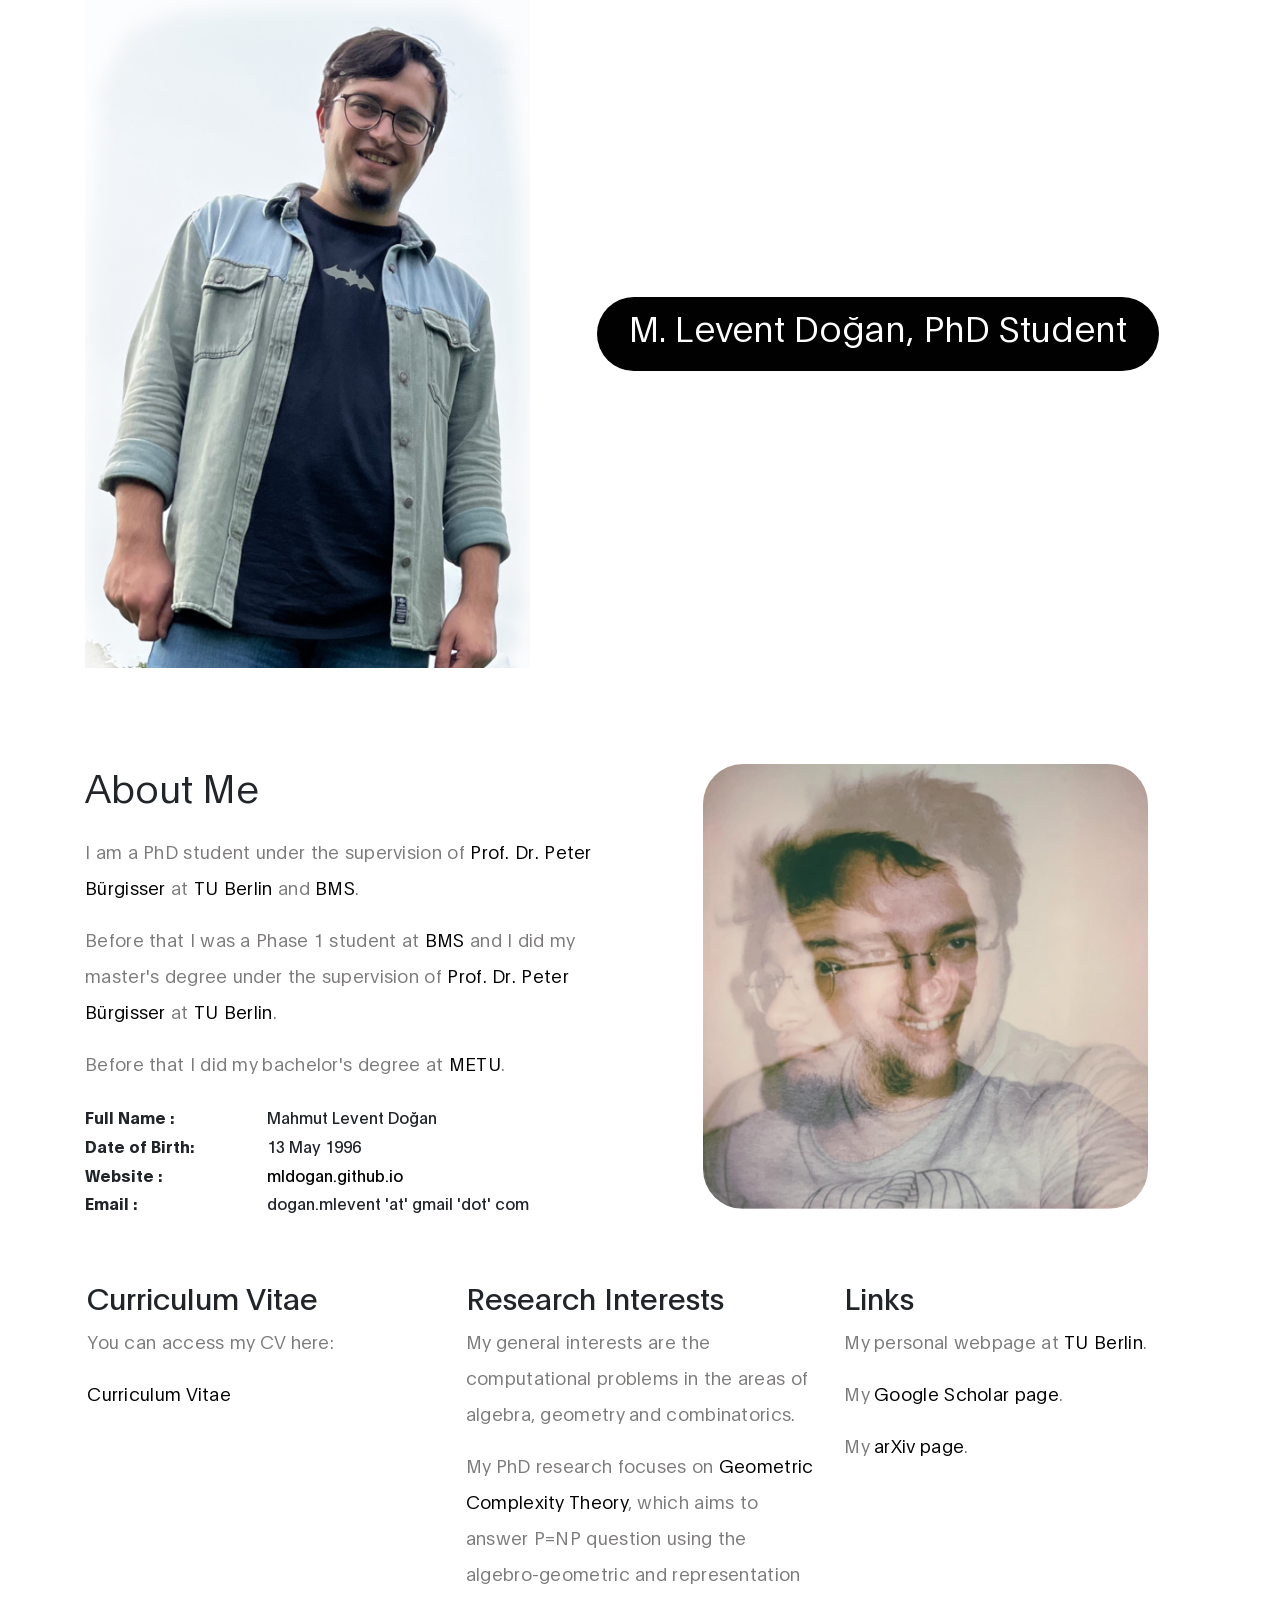
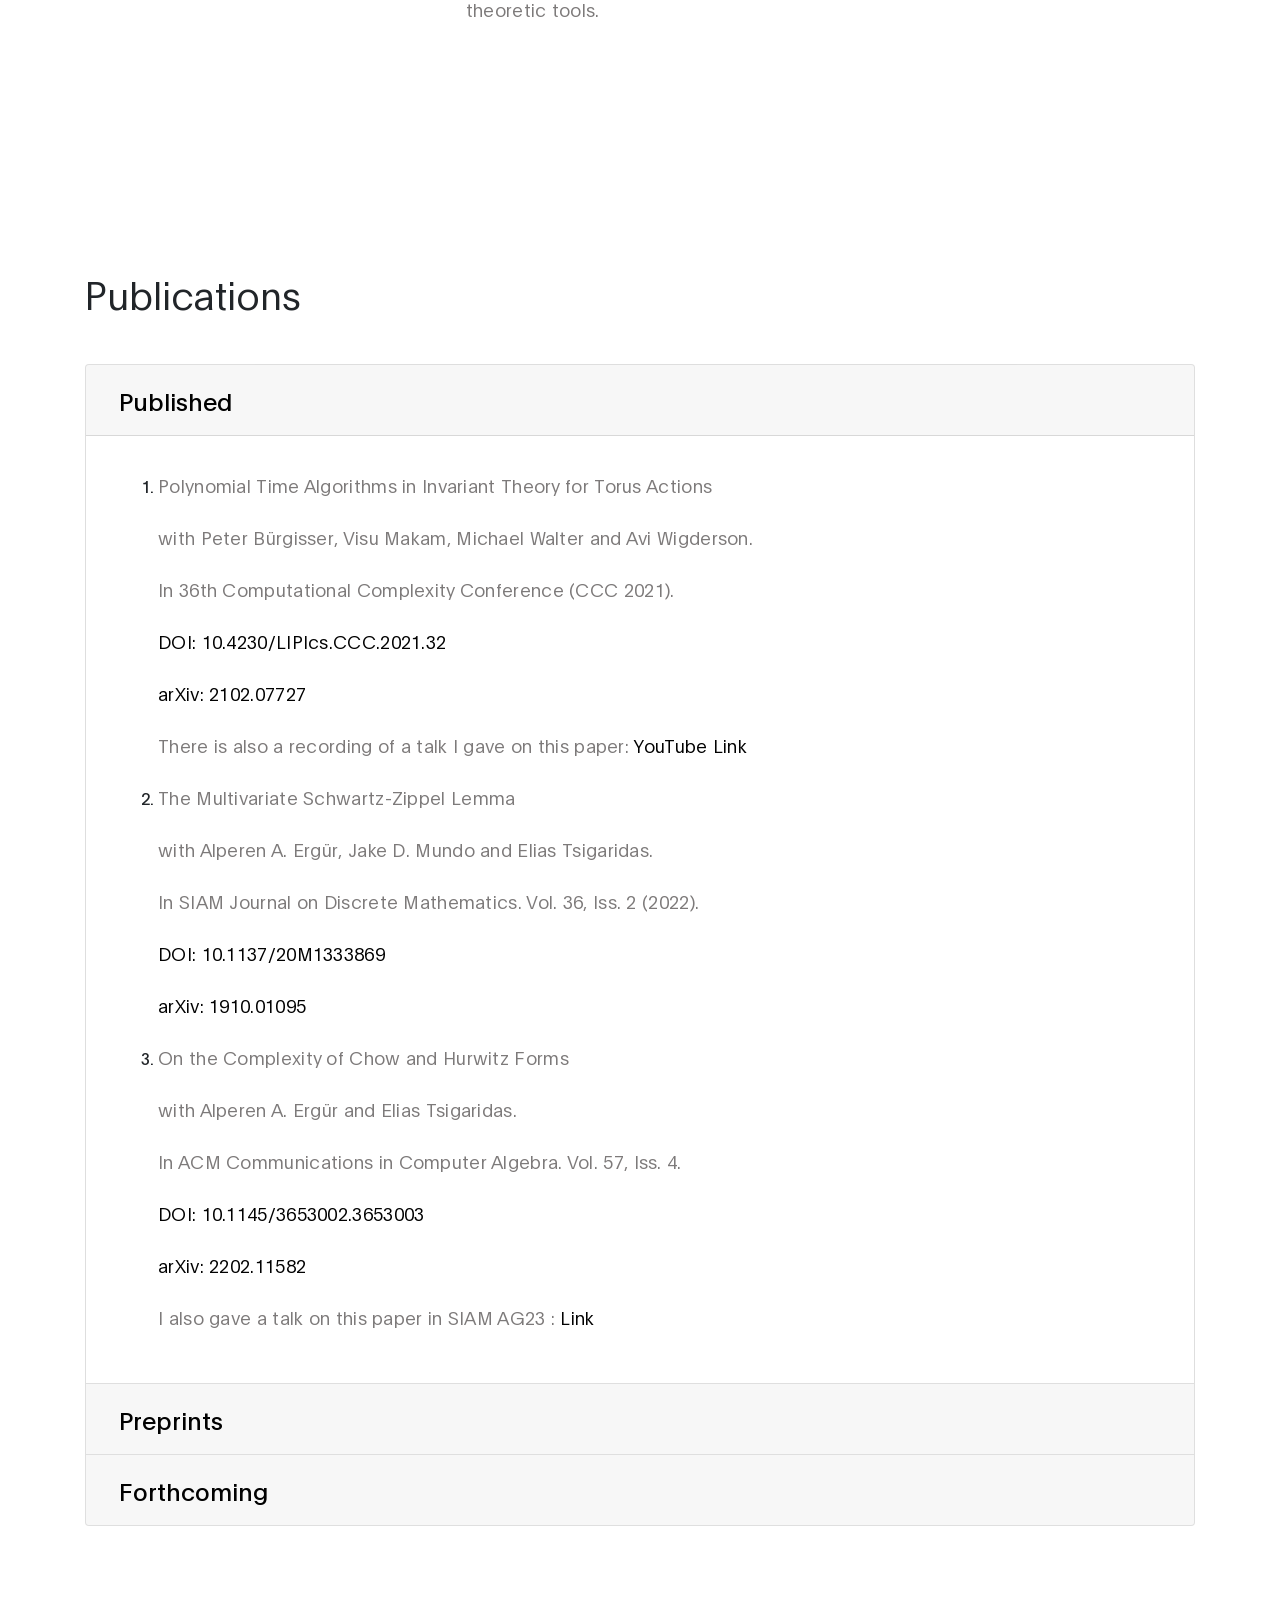
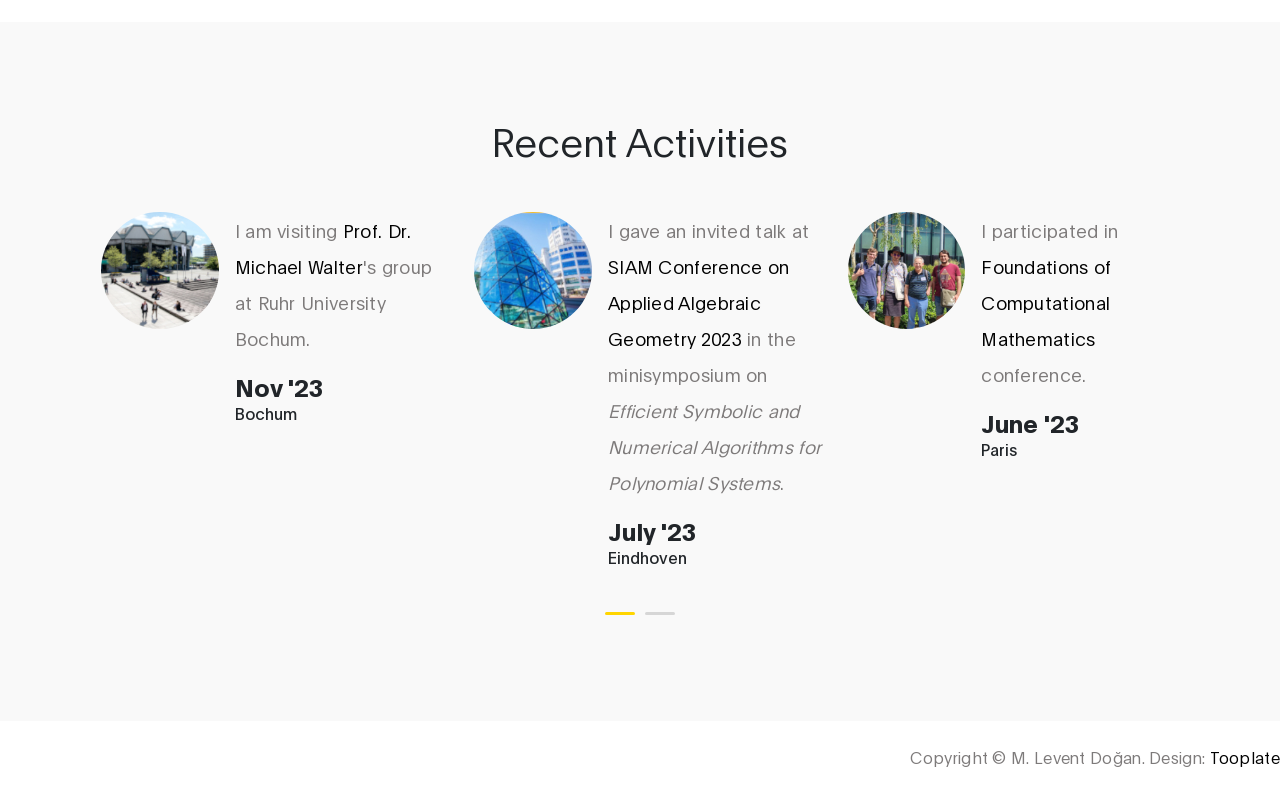
==== index.html @ 90870c7b "added arxiv link" ====
<!DOCTYPE html>
<html lang="en">
<head>

     <title>M. Levent Doğan's Personal Website</title>

     <meta charset="UTF-8">
     <meta http-equiv="X-UA-Compatible" content="IE=Edge">
     <meta name="description" content="">
     <meta name="keywords" content="">
     <meta name="author" content="Tooplate">
     <meta name="viewport" content="width=device-width, initial-scale=1, maximum-scale=1">

     <link rel="stylesheet" href="css/bootstrap.min.css">
     <link rel="stylesheet" href="css/all.min.css">
     <link rel="stylesheet" href="css/owl.carousel.min.css">
     <link rel="stylesheet" href="css/owl.theme.default.min.css">

     <!-- MAIN CSS -->
     <link rel="stylesheet" href="css/tooplate-ben-resume-style.css">
<!--
Tooplate 2120 Ben Resume
https://www.tooplate.com/view/2120-ben-resume
-->
</head>

<body data-spy="scroll" data-target="#navbarNav" data-offset="50">

    <!-- MENU BAR -->
    <nav class="navbar navbar-expand-lg">
        <div class="container">

            <a class="navbar-brand" href="#">
                M. Levent Doğan
            </a>

            <button class="navbar-toggler" type="button" data-toggle="collapse" data-target="#navbarNav" aria-controls="navbarNav" aria-expanded="false" aria-label="Toggle navigation">
                <span class="navbar-toggler-icon"></span>
            </button>

            <div class="collapse navbar-collapse" id="navbarNav">
                <ul class="navbar-nav mx-auto">
                    <li class="nav-item">
                        <a href="#intro" class="nav-link smoothScroll">Introduction</a>
                    </li>

                    <li class="nav-item">
                        <a href="#about" class="nav-link smoothScroll">About Me</a>
                    </li>

                    <li class="nav-item">
                        <a href="#publications" class="nav-link smoothScroll">Publications</a>
                    </li>

                    <li class="nav-item">
                        <a href="#activities" class="nav-link smoothScroll">Recent Activities</a>
                    </li>
                </ul>

                <div class="mt-lg-0 mt-3 mb-4 mb-lg-0">
                    <a href="pdf/CV.pdf" class="custom-btn btn" download>Download CV</a>
                </div>
            </div>

        </div>
    </nav>


    <!-- HERO -->
    <section class="hero d-flex flex-column justify-content-center align-items-center" id="intro">

         <div class="container">
            <div class="row">

                  <div class="mx-auto col-lg-5 col-md-5 col-10">
                      <img src="images/main.jpg" class="img-fluid" alt="Ben Resume HTML Template">
                  </div>

                   <div class="d-flex flex-column justify-content-center align-items-center col-lg-7 col-md-7 col-12">
                        <div class="hero-text">

                            <h1 class="hero-title">M. Levent Doğan, PhD Student</h1>
                          
                        </div>
                    </div>

            </div>
        </div>
    </section>


    <section class="about section-padding" id="about">
        <div class="container">
            <div class="row">

                <div class="col-lg-6 col-md-6 col-12">
                    <h3 class="mb-4">About Me</h3>

                    <p>I am a PhD student under the supervision of <a href="https://www.tu.berlin/act/team/prof-dr-peter-buergisser" title="peters website" target="_blank">Prof. Dr. Peter Bürgisser</a> at <a href="https://www.tu.berlin" title="tus website">TU Berlin</a> and <a href="https://www.math-berlin.de" title="bms link">BMS</a>.</p>

                    <p>Before that I was a Phase 1 student at <a href="https://www.math-berlin.de" title="bms link">BMS</a> and I did my master's degree under the supervision of <a href="https://www.tu.berlin/act/team/prof-dr-peter-buergisser" title="peters website" target="_blank">Prof. Dr. Peter Bürgisser</a> at <a href="https://www.tu.berlin" title="tus website">TU Berlin</a>.</p>

                    <p>Before that I did my bachelor's degree at <a href="https://www.metu.edu.tr" title="metus website">METU</a>.</p>

                    <ul class="mt-4 mb-5 mb-lg-0 profile-list list-unstyled">
                        <li><strong>Full Name :</strong> Mahmut Levent Doğan </li>

                        <li><strong>Date of Birth:</strong> 13 May 1996</li>

                        <li><strong>Website :</strong> <a href = "https://mldogan.github.io" title="personal website" >mldogan.github.io</a></li>

                        <li><strong>Email :</strong> dogan.mlevent 'at' gmail 'dot' com </li>
                    </ul>
                </div>

                <div class="col-lg-5 mx-auto col-md-6 col-12">
                    <img src="images/polaroid.png" class="about-image img-fluid">
                </div>

            </div>

            <br />            
            <div class="row about-third">
            	<div class="col-lg-4 col-md-4 col-12">
                <h5>Curriculum Vitae</h5>
                <p>You can access my CV here:</p> 
                <p><a href="pdf/CV.pdf">Curriculum Vitae</a></p>
                </div>
                <div class="col-lg-4 col-md-4 col-12">
                <h5>Research Interests</h5>
                <p> My general interests are the computational problems in the areas of algebra, geometry and combinatorics. </p>
                <p> My PhD research focuses on <a href="https://en.wikipedia.org/wiki/Geometric_complexity_theory" title="gct wiki">Geometric Complexity Theory</a>, which aims to answer P=NP question using the algebro-geometric and representation theoretic tools.</p>
                </div>
                <div class="col-lg-4 col-md-4 col-12">
                <h5>Links</h5>
                <p>My personal webpage at <a href="https://www.tu.berlin/act/team/mahmut-levent-dogan" title="tu website">TU Berlin</a>.</p>
                <p>My <a href="https://scholar.google.com/citations?user=6Qv_Iq0AAAAJ&hl=en&oi=ao" title="scholar website"> Google Scholar page</a>.</p>
                <p>My <a href="https://arxiv.org/search/cs?searchtype=author&query=Doğan,+M+L" title="arxiv website"> arXiv page</a>. </p>
                </div>
            </div>
        </div>
    </section>



    <section class="faq section-padding" id="publications">
        
        <div class="container">
            
            <div class="row">

                <div class="col-lg-12 col-12">

                    <h3 class="mb-5">Publications</h3>

                    <div class="accordion" id="accordionPubs">
                      <div class="card">
                        <div class="card-header" id="headingOne">
                          <h2 class="mb-0">
                            <button class="btn btn-link" type="button" data-toggle="collapse" data-target="#collapseOne" aria-expanded="true" aria-controls="collapseOne">
                              Published
                            </button>
                          </h2>
                        </div>

                        <div id="collapseOne" class="collapse show" aria-labelledby="headingOne" data-parent="#accordionPubs">
                          <div class="card-body">
                            <ol>
                                <li><p> Polynomial Time Algorithms in Invariant Theory for Torus Actions </p>
                                    <p> with Peter Bürgisser, Visu Makam, Michael Walter and Avi Wigderson.</p>
                                    <p> In 36th Computational Complexity Conference (CCC 2021).</p>
                                    <p> <a href="https://doi.org/10.4230/LIPIcs.CCC.2021.32" title = "torus doi">DOI: 10.4230/LIPIcs.CCC.2021.32</a>  </p>
                                    <p> <a href="https://arxiv.org/abs/2102.07727" title = "torus arxiv">arXiv: 2102.07727 </a> </p>
                                    <p> There is also a recording of a talk I gave on this paper: <a href="https://www.youtube.com/watch?v=ND-5YSQ77cw&list=PL21xYwc6iV0UqJQhZklsi8W4lhsRYoZuG&index=3&t=758s" title = "torus youtube">YouTube Link</a> </p>
                                </li>

                                <li><p>The Multivariate Schwartz-Zippel Lemma</p>
                                    <p>with Alperen A. Ergür, Jake D. Mundo and Elias Tsigaridas.</p>
                                    <p>In SIAM Journal on Discrete Mathematics. Vol. 36, Iss. 2 (2022).</p>
                                    <p> <a href="https://doi.org/10.1137/20M1333869" title = "schwartz-zippel doi">DOI: 10.1137/20M1333869</a> </p>
                                    <p> <a href="https://arxiv.org/abs/1910.01095" title = "schwartz-zippel arxiv">arXiv: 1910.01095</a> </p>
                                </li>

                                <li><p> On the Complexity of Chow and Hurwitz Forms </p>
                                    <p> with Alperen A. Ergür and Elias Tsigaridas.</p>
                                    <p> In ACM Communications in Computer Algebra. Vol. 57, Iss. 4.</p>
                                    <p> <a href="https://doi.org/10.1145/3653002.3653003" title = "chow doi"> DOI: 10.1145/3653002.3653003 </a> </p>
                                    <p> <a href="https://arxiv.org/abs/2202.11582" title = "chow arxiv">arXiv: 2202.11582</a> </p>
                                    <p> I also gave a talk on this paper in SIAM AG23 : <a href="https://videocollege.tue.nl/Mediasite/Channel/siam-2023-event/watch/2ef7c16d850c446087e428c9ce956eec1d" title = "chow recording">Link</a></p>
                                </li>
                            </ol>
                          </div>
                        </div>
                      </div>

                      <div class="card">
                        <div class="card-header" id="headingTwo">
                          <h2 class="mb-0">
                            <button class="btn btn-link collapsed" type="button" data-toggle="collapse" data-target="#collapseTwo" aria-expanded="false" aria-controls="collapseTwo">
                              Preprints
                            </button>
                          </h2>
                        </div>
                        <div id="collapseTwo" class="collapse" aria-labelledby="headingTwo" data-parent="#accordionPubs">
                          <div class="card-body">

                            <ol>
                                <li><p> Deterministic Approximation Algorithms for Volumes of Spectrahedra </p>
                                    <p> with Jonathan Leake and Mohan Ravichandran.</p>
                                    <p> <a href="https://arxiv.org/abs/2211.12541" title = "spectra arxiv">arXiv: 2211.12541 </a> </p>
                                </li>

                                <li><p>Complexity of Robust Orbit Problems for Torus Actions and the abc-Conjecture</p>
                                    <p>with Peter Bürgisser, Visu Makam, Michael Walter and Avi Wigderson.</p>
                                    <p> <a href="https://arxiv.org/abs/2405.15368" title = "abc arxiv">arXiv: 2405.15368</a> </p>
                                    <p> Accepted for publication: In 39th Computational Complexity Conference (CCC 2024).</p>
                                </li>

                            </ol>

                          </div>
                        </div>
                      </div>

                      <div class="card">
                        <div class="card-header" id="headingThree">
                          <h2 class="mb-0">
                            <button class="btn btn-link collapsed" type="button" data-toggle="collapse" data-target="#collapseThree" aria-expanded="false" aria-controls="collapseThree">
                              Forthcoming
                            </button>
                          </h2>
                        </div>
                        <div id="collapseThree" class="collapse" aria-labelledby="headingThree" data-parent="#accordionPubs">
                          <div class="card-body">
                            <ol>

                            </ol>
                          </div>
                        </div>
                      </div>

                    <!--
                    <span class="faq-info-text">Please send us a message if you have anything to say. Send an email message to <strong>contact (at) tooplate (dot) com</strong></span>
                    -->
                   
                    </div>
                    

             </div><!-- col -->
            </div><!-- row -->
        </div><!-- container -->
    </section>




    <!-- TESTIMONIAL -->
     <section class="testimonials section-padding" id="activities">
          <div class="container">
               <div class="row">

                    <div class="col-12">
                        <h3 class="mb-5 text-center">Recent Activities</h3>

                        <div class="owl-carousel owl-theme" id="testimonials-carousel">
                            <div class="item">
                                <div class="testimonials-thumb d-flex">
                                    <div class="testimonials-image">
                                        <img src="images/activities/bochum.jpg" class="img-fluid" alt="testimonials image">
                                    </div>

                                    <div class="testimonials-info">
                                        <p>I am visiting <a href="https://qi.rub.de/walter" title="michaels website"> Prof. Dr. Michael Walter</a>'s group at Ruhr University Bochum.</p>

                                        <h6 class="mb-0">Nov '23</h6>
                                        <span>Bochum</span>
                                    </div>
                                </div>
                            </div>

                            <div class="item">
                                <div class="testimonials-thumb d-flex">
                                    <div class="testimonials-image">
                                        <img src="images/activities/eindhoven.jpg" class="img-fluid" alt="testimonials image">
                                    </div>

                                    <div class="testimonials-info">
                                        <p> I gave an invited talk at <a href="https://www.siam.org/conferences/cm/conference/ag23" title="siamag23 link">SIAM Conference on Applied Algebraic Geometry 2023</a> in the minisymposium on <i>Efficient Symbolic and Numerical Algorithms for Polynomial Systems</i>. </p>

                                        <h6 class="mb-0">July '23</h6>
                                        <span>Eindhoven</span>
                                    </div>
                                </div>
                            </div>

                            <div class="item">
                                <div class="testimonials-thumb d-flex">
                                    <div class="testimonials-image">
                                        <img src="images/activities/focm.jpg" class="img-fluid" alt="testimonials image">
                                    </div>

                                    <div class="testimonials-info">
                                        <p>I participated in <a href="https://focm2023.pages.math.cnrs.fr" title="focm link">Foundations of Computational Mathematics</a> conference.</p>

                                        <h6 class="mb-0">June '23</h6>
                                        <span>Paris</span>
                                    </div>
                                </div>
                            </div>

                            <div class="item">
                                <div class="testimonials-thumb d-flex">
                                    <div class="testimonials-image">
                                        <img src="images/activities/ilas.jpg" class="img-fluid" alt="testimonials image">
                                    </div>

                                    <div class="testimonials-info">
                                        <p>I gave an invited talk at <a href="https://ilas2023.es" title="ilas link">25th Conference of the International Linear Algebra Society</a> in the minisymposium <i>Semidefinite matrices: geometry and optimization</i>. </p>

                                        <h6 class="mb-0">June '23</h6>
                                        <span>Madrid</span>
                                    </div>
                                </div>
                            </div>
                        </div>

                    </div>

               </div>
          </div>
     </section>

     <!--
     <section class="contact section-padding pt-0" id="contact">
      <div class="container">
        <div class="row">

          <div class="col-lg-6 col-md-6 col-12">
            <form action="#" method="get" class="contact-form webform"  role="form">
                
                <div class="form-group d-flex flex-column-reverse">
                    <input type="text" class="form-control" name="cf-name" id="cf-name" placeholder="Your Name">

                    <label for="cf-name" class="webform-label">Full Name</label>
                </div>

                <div class="form-group d-flex flex-column-reverse">
                    <input type="email" class="form-control" name="cf-email" id="cf-email" placeholder="Your Email">

                    <label for="cf-email" class="webform-label">Your Email</label>
                </div>

                <div class="form-group d-flex flex-column-reverse">
                    <textarea class="form-control" rows="5" name="cf-message" id="cf-message" placeholder="Your Message"></textarea>

                    <label for="cf-message" class="webform-label">Message</label>
                </div>

                <button type="submit" class="form-control" id="submit-button" name="submit">Send</button>
            </form>
          </div>

            <div class="mx-auto col-lg-4 col-md-6 col-12">
                <h3 class="my-4 pt-4 pt-lg-0">Say hello</h3>

                <p class="mb-1">010-020-0340</p>

                <p>
                    <a href="#">
                        hello@company.co
                    <i class="fas fa-arrow-right custom-icon"></i>
                    </a>
                </p>

                <ul class="social-links mt-2">
                    <li><a href="https://fb.com/tooplate" rel="noopener" class="fab fa-facebook"></a></li>
                    <li><a href="#" rel="noopener" class="fab fa-twitter"></a></li>
                    <li><a href="#" rel="noopener" class="fab fa-instagram"></a></li>
                    <li><a href="#" rel="noopener" class="fab fa-linkedin"></a></li>
                    <li><a href="#" rel="noopener" class="fab fa-youtube"></a></li>
                </ul>
                
              <p class="copyright-text mt-5 pt-3">Copyright &copy; M. Levent Doğan.</p>
                
                <p>Design: <a href="https://www.tooplate.com" title="free HTML templates" target="_blank">Tooplate</a></p>
            </div>

        </div>
      </div>
    </section>
    -->
    <div style="text-align: right;">
        <p class="copyright-text mt-1 pt-3">Copyright &copy; M. Levent Doğan. Design: <a href="https://www.tooplate.com" title="free HTML templates" target="_blank">Tooplate</a></p>
    </div>
     <!-- SCRIPTS -->
     <script src="js/jquery.min.js"></script>
     <script src="js/bootstrap.min.js"></script>
     <script src="js/smoothscroll.js"></script>
     <script src="js/owl.carousel.min.js"></script>
     <script src="js/custom.js"></script>

</body>
</html>
---- css/tooplate-ben-resume-style.css ----
/*

Tooplate 2120 Ben Resume

https://www.tooplate.com/view/2120-ben-resume

*/

  @font-face {
      font-family: 'Plain';
      src: url('../localfonts/Plain-Regular.woff2') format('woff2'),
          url('../localfonts/Plain-Regular.woff') format('woff');
      font-weight: normal;
      font-style: normal;
  }

  @font-face {
      font-family: 'Plain';
      src: url('../localfonts/Plain-Light.woff2') format('woff2'),
          url('../localfonts/Plain-Light.woff') format('woff');
      font-weight: 300;
      font-style: normal;
  }

  @font-face {
      font-family: 'Plain';
      src: url('../localfonts/Plain-Bold.woff2') format('woff2'),
          url('../localfonts/Plain-Bold.woff') format('woff');
      font-weight: bold;
      font-style: normal;
  }

  :root {
    --primary-color:        #ffd500;
    --white-color:          #ffffff;
    --dark-color:           #010101;
    --menu-bg-color:        #212529;

    --gray-color:           #909090;
    --p-color:              #7d7a7a;

    --base-font-family:     "Plain", -apple-system,BlinkMacSystemFont,"Segoe UI",Roboto,"Helvetica Neue",Arial,"Noto Sans",sans-serif,"Apple Color Emoji","Segoe UI Emoji","Segoe UI Symbol","Noto Color Emoji";
    --font-weight-bold:     600;
    --font-weight-normal:   400;
    --font-weight-light:    300;

    --h1-font-size:         56px;
    --h2-font-size:         48px;
    --h3-font-size:         38px;
    --h4-font-size:         34px;
    --h5-font-size:         30px;
    --h6-font-size:         24px;
    --p-font-size:          18px;
    --base-font-size:       16px;
    --button-font-size:     20px;

    --border-radius-large:  100%;
    --border-radius-medium: 80px;
    --border-radius-small:  40px;
  }


  body {
    font-family: var(--base-font-family);
  }


  /*---------------------------------------
     TYPOGRAPHY              
  -----------------------------------------*/

  h1 {
    font-size: var(--h1-font-size);
  }

  h1,
  h3 {
    font-weight: var(--font-weight-light);
  }

  h2 {
    font-size: var(--h2-font-size);
  }

  h3 {
    font-size: var(--h3-font-size);
  }

  h4 {
    font-size: var(--h4-font-size);
  }

  h5 {
    font-size: var(--h5-font-size);
  }

  h6 {
    font-weight: var(--font-weight-bold);
    font-size: var(--h6-font-size);
  }

  p {
    color: var(--p-color);
    font-size: var(--p-font-size);
    font-weight: var(--font-weight-light);
    letter-spacing: 0.3px;
    line-height: 2em;
  }

  .section-padding {
    padding: 6rem 0;
  }

  .custom-icon {
    font-size: 12px;
    position: relative;
    bottom: 3px;
    left: 5px;
    transform: rotate(-25deg);
  }


  /* CUSTOM BUTTON */
  .custom-btn {
    background: var(--dark-color);
    border: none;
    border-radius: var(--border-radius-medium);
    color: var(--white-color);
    letter-spacing: 0.2px;
    padding: 6px 36px 10px 36px;
    font-size: var(--button-font-size);
    white-space: nowrap;
  }

  .custom-btn:hover,
  .custom-btn:focus {
    color: var(--dark-color);
    background: var(--primary-color);
  }


  /*---------------------------------------
     GENERAL               
  -----------------------------------------*/

  * {
    -webkit-box-sizing: border-box;
    -moz-box-sizing: border-box;
    box-sizing: border-box;
  }

  *::before,
  *::after {
    -webkit-box-sizing: border-box;
    -moz-box-sizing: border-box;
    box-sizing: border-box;
  }

  a {
    color: var(--dark-color);
    text-decoration: none;
    transition: all 0.4s linear;
  }

  a:hover  {
    color: var(--dark-color);
    text-decoration: none;
  }


  /*---------------------------------------
     MENU                
  -----------------------------------------*/

  .navbar {
    background: transparent;
    padding: 0.3rem 1rem;
    transition: all 300ms ease-in-out;
    position: absolute;
    z-index: 99;
    top: 0;
    right: 0;
    left: 0;
    opacity: 0;
  }

  .navbar.scroll {
    background: var(--menu-bg-color);
    padding: 0.5rem 1rem;
    position: fixed;
    opacity: 1;
  }

  .navbar-brand {
    color: var(--white-color);
    font-weight: var(--font-weight-light);
    font-size: var(--h4-font-size);
  }

  .navbar .custom-btn {
    background: var(--primary-color);
    color: var(--dark-color);
  }

  .contact-form #submit-button:hover,
  .navbar .custom-btn:hover {
    background: var(--dark-color);
    color: var(--white-color);
  }

  .navbar-expand-lg .navbar-nav .nav-link {
    margin: 0 1.5rem;
    padding: 0;
  }

  .nav-item .nav-link.active, 
  .nav-item .nav-link:hover {
    color: var(--gray-color);
  }

  .nav-item .nav-link.active, 
  .nav-item .nav-link:hover {
    border-bottom-color: var(--primary-color);
  }

  .nav-link {
    color: var(--gray-color);
    font-weight: var(--font-weight-light);
    font-size: var(--base-font-size);
    border-bottom: 1px solid transparent;
  }

  .navbar-toggler {
    border: 0;
    padding: 0;
    cursor: pointer;
    margin: 0 10px 0 0;
    width: 30px;
    height: 35px;
    outline: none;
  }

  .navbar-toggler:focus {
    outline: none;
  }

  .navbar-toggler[aria-expanded="true"] .navbar-toggler-icon {
    background: transparent;
  }

  .navbar-toggler[aria-expanded="true"] .navbar-toggler-icon::before,
  .navbar-toggler[aria-expanded="true"] .navbar-toggler-icon::after {
    transition: top 300ms 50ms ease, -webkit-transform 300ms 350ms ease;
    transition: top 300ms 50ms ease, transform 300ms 350ms ease;
    transition: top 300ms 50ms ease, transform 300ms 350ms ease, -webkit-transform 300ms 350ms ease;
    top: 0;
  }

  .navbar-toggler[aria-expanded="true"] .navbar-toggler-icon::before {
    transform: rotate(45deg);
  }

  .navbar-toggler[aria-expanded="true"] .navbar-toggler-icon::after {
    transform: rotate(-45deg);
  }


  .navbar-toggler .navbar-toggler-icon {
    background: var(--white-color);
    transition: background 10ms 300ms ease;
    display: block;
    width: 30px;
    height: 2px;
    position: relative;
  }

  .navbar-toggler .navbar-toggler-icon::before,
  .navbar-toggler .navbar-toggler-icon::after {
    transition: top 300ms 350ms ease, -webkit-transform 300ms 50ms ease;
    transition: top 300ms 350ms ease, transform 300ms 50ms ease;
    transition: top 300ms 350ms ease, transform 300ms 50ms ease, -webkit-transform 300ms 50ms ease;
    position: absolute;
    right: 0;
    left: 0;
    background: var(--white-color);
    width: 30px;
    height: 2px;
    content: '';
  }

  .navbar-toggler .navbar-toggler-icon::before {
    top: -8px;
  }

  .navbar-toggler .navbar-toggler-icon::after {
    top: 8px;
  }



  /*---------------------------------------
     HERO                
  -----------------------------------------*/

  .hero-title,
  .email-link {
    background: var(--dark-color);
    border-radius: var(--border-radius-medium);
    color: var(--white-color);
    display: inline-block;
    margin: 0.5rem 0;
    padding: 0.5rem 2rem 1.5rem 2rem;
	font-size: 2.2em;
  }

  .email-link {
    background: var(--primary-color);
    color: var(--dark-color);
    font-size: var(--h4-font-size);
    padding: 0.5rem 2rem 1rem 2rem;
  }

  .email-link:hover {
    background: var(--dark-color);
    color: var(--white-color);
  }


  /*---------------------------------------
     ABOUT                
  -----------------------------------------*/
  
  .about-third {
	  margin: 2.2em -0.8em;
  }

  .about-image {
    border-radius: var(--border-radius-small);
  }

  .profile-list li {
    margin: 0.3rem 0;
  }

  .profile-list strong {
    display: inline-block;
    width: 30%;
    margin-right: 1rem;
  }


  /*---------------------------------------
     FAQ                 
  -----------------------------------------*/

  .faq .card-header {
    padding: 0;
  }

  .faq .btn-link {
    color: var(--dark-color);
    font-size: var(--h6-font-size);
    text-align: left;
    display: block;
    width: 100%;
    padding: 1rem 2rem;
  }

  .faq .btn-link:focus, 
  .faq .btn-link:hover {
    color: var(--dark-color);
    text-decoration: none;
  }

  .faq .card-body {
    padding: 2rem;
  }

  .faq-info-text {
    font-size: var(--base-font-size);
    display: block;
    margin: 1.5rem 2rem 0 2rem;
  }


  /*---------------------------------------
     TESTIMONIALS               
  -----------------------------------------*/

  .testimonials {
    background: #f9f9f9;
  }

  .testimonials-image {
    margin: 0 1rem 1rem 1rem;
  }

  .testimonials-image img {
    border-radius: var(--border-radius-medium);
  }

  .testimonials-info {
    width: 100%;
  }

  .testimonials .owl-theme .owl-nav.disabled+.owl-dots {
    margin-top: 2rem;
  }

  .testimonials .owl-theme .owl-dots .owl-dot {
    outline: none;
  }

  .testimonials .owl-theme .owl-dots .owl-dot span {
    width: 30px;
    height: 3px;
    margin: 5px;
  }

  .testimonials .owl-theme .owl-dots .owl-dot.active span, 
  .testimonials .owl-theme .owl-dots .owl-dot:hover span {
    background: var(--primary-color);
  }


  /*---------------------------------------
     CONTACT               
  -----------------------------------------*/
  
  .contact-form .form-control {
    background: transparent;
    border: none;
    border-bottom: 1px solid rgba(142, 140, 140, 0.35);
    box-shadow: none;
    border-radius: 0;
    -webkit-appearance: none;
    outline: none;
    color: var(--dark-color);
    font-weight: var(--font-weight-light);
    padding-left: 0;
    cursor: text;
  }

  .contact-form input {
    height: calc(2.25rem + 10px);
  }

  .contact-form .form-group {
    margin: 0 0 1rem;
    position: relative;
  }

  .contact-form .form-control,
  .webform-label {
    transition: all 0.4s;
    touch-action: manipulation;
  }

  .webform-label {
    cursor: text;
    font-size: 12px;
    font-weight: var(--font-weight-light);
    margin-bottom: 5px;
  }

  .contact-form .form-control:placeholder-shown + .webform-label {
    cursor: text;
    max-width: 66.66%;
    white-space: nowrap;
    overflow: hidden;
    text-overflow: ellipsis;
    transform-origin: left bottom;
    transform: translate(0, 2.125rem) scale(1.5);
  }

  .contact-form ::-webkit-input-placeholder {
    opacity: 0;
    transition: inherit;
    color: var(--dark-color);
  }

  .contact-form ::-moz-placeholder {
    opacity: 0;
    transition: inherit;
    color: var(--dark-color);
  }

  .contact-form .form-control:focus::-webkit-input-placeholder {
    opacity: 1;
  }

  .contact-form .form-control:focus::-moz-placeholder {
    opacity: 1;
  }

  .contact-form .form-control:not(:placeholder-shown) + .webform-label,
  .contact-form .form-control:focus + .webform-label {
    transform: translate(0, 0) scale(1);
    cursor: pointer;
    color: var(--gray-color);
  }

  .contact-form #submit-button {
    background: var(--primary-color);
    border: none;
    border-radius: var(--border-radius-medium);
    color: var(--dark-color);
    cursor: pointer;
    font-size: var(--p-font-size);
    line-height: 0;
    margin-top: 2.5rem;
    padding: 1.5rem 1.8rem 1.8rem 1.8rem;
    white-space: nowrap;
    max-width: 190px;
  }

  .copyright-text {
    font-size: var(--base-font-size);
  }


  /*---------------------------------------
     SOCIAL LINKS              
  -----------------------------------------*/

  .social-links {
    margin: 40px 0;
    padding: 0;
  }

  .social-links li {
    display: inline-block;
    list-style: none;
  }

  .social-links a {
    display: inline-block;
    color: var(--p-color);
    font-size: var(--h6-font-size);
    margin: 5px 20px 5px 0;
  }

  .social-links a:hover {
    color: var(--dark-color);
  }


  /*---------------------------------------
     RESPONSIVE STYLES              
  -----------------------------------------*/

  @media screen and (max-width: 1200px) {
    h1 {
        font-size: 42px;
    }

    h2 {
        font-size: 36px;
    }

    h3 {
        font-size: 32px;
    }

    h4 {
        font-size: 28px;
    }

    .email-link {
      font-size: 28px;
    }
  }

  @media screen and (max-width: 992px) {

    .hero-title {
      font-size: 1.8em;
      padding-bottom: 1rem;
    }

    .email-link {
      font-size: 22px;
      padding: 0.5rem 2rem 0.7rem 2rem;
    }
  }

  @media screen and (max-width: 991px) {
    .navbar-nav {
      margin: 1rem 0;
    }

    .navbar-expand-lg .navbar-nav .nav-link {
      display: inline-block;
      margin: 5px 0.5rem;
    }
  }

  @media screen and (max-width: 768px) {

    .hero-text {
      position: relative;
      top: 1.5rem;
    }
  }

  @media screen and (max-width: 480px) {

    .hero-title {
      font-size: 26px;
    }

    .email-link {
      font-size: 20px;
      padding: 0.3rem 2rem 0.6rem 2rem;
    }
  }
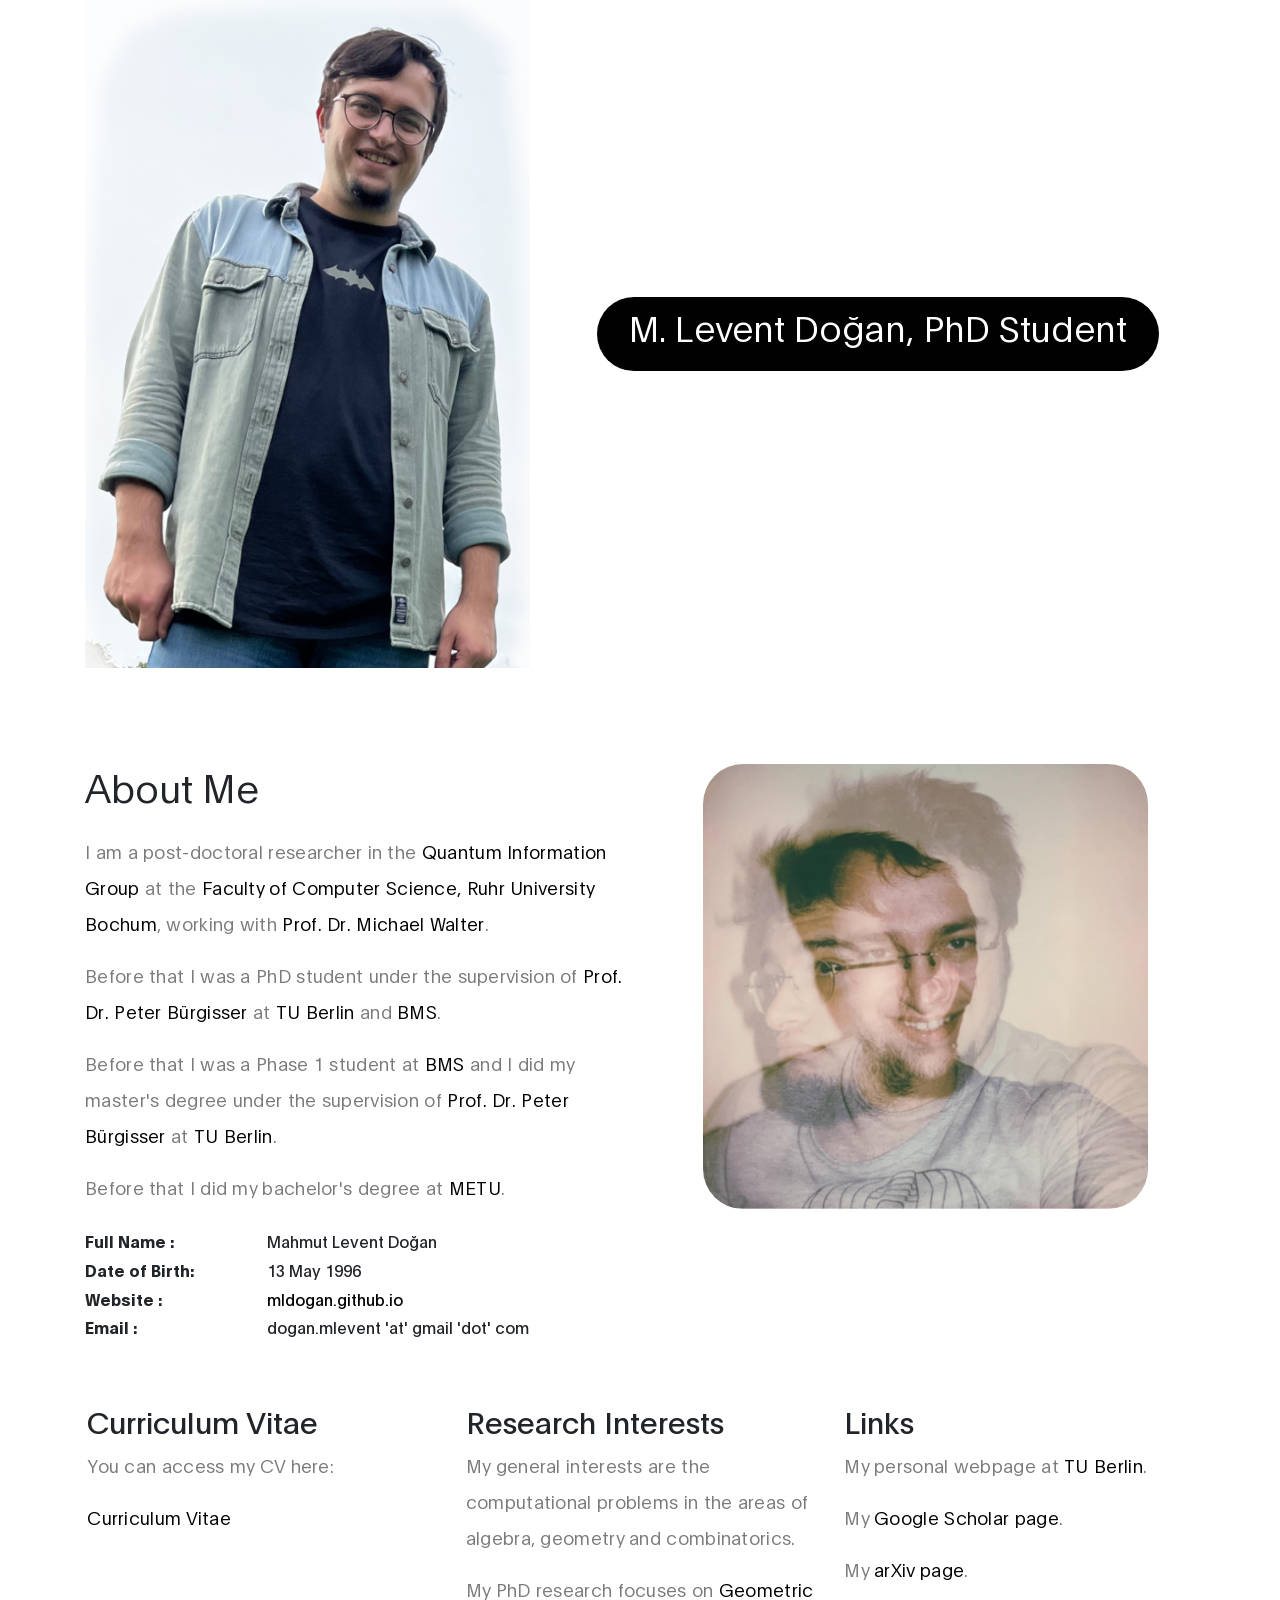
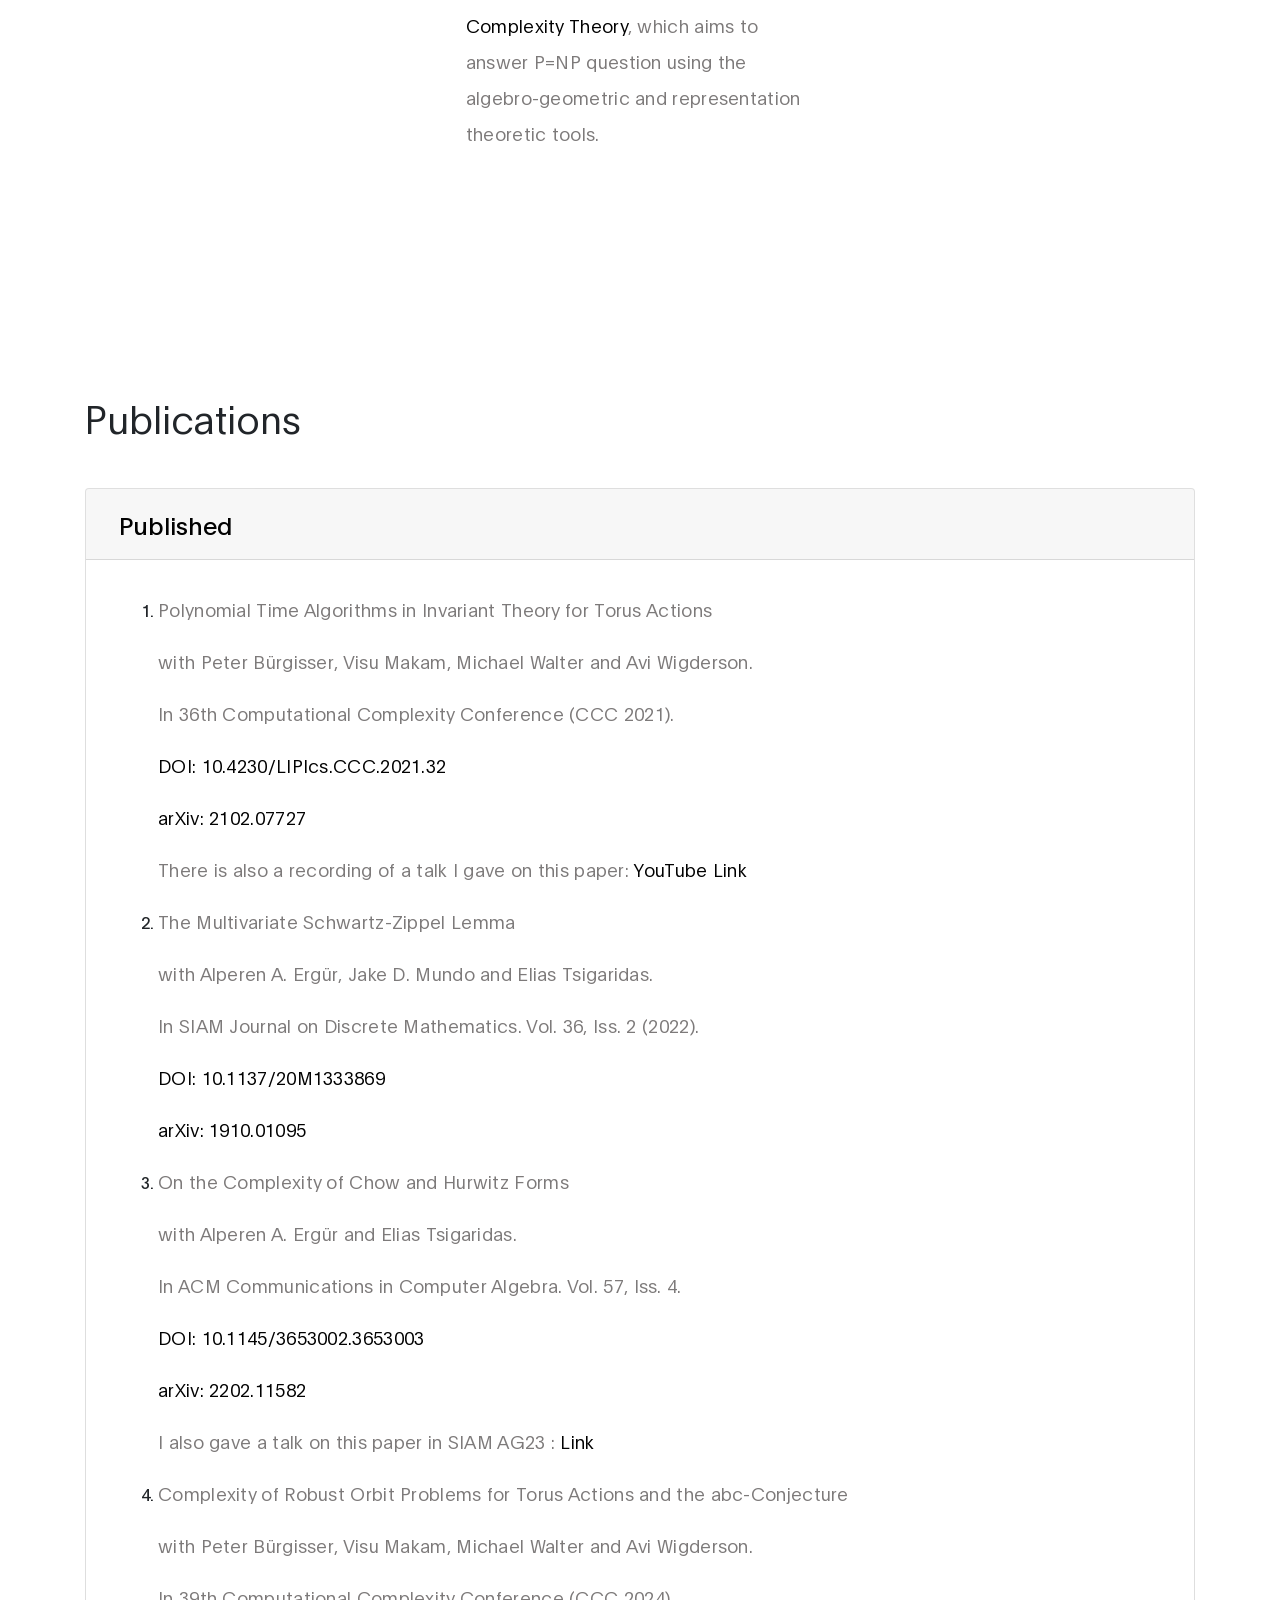
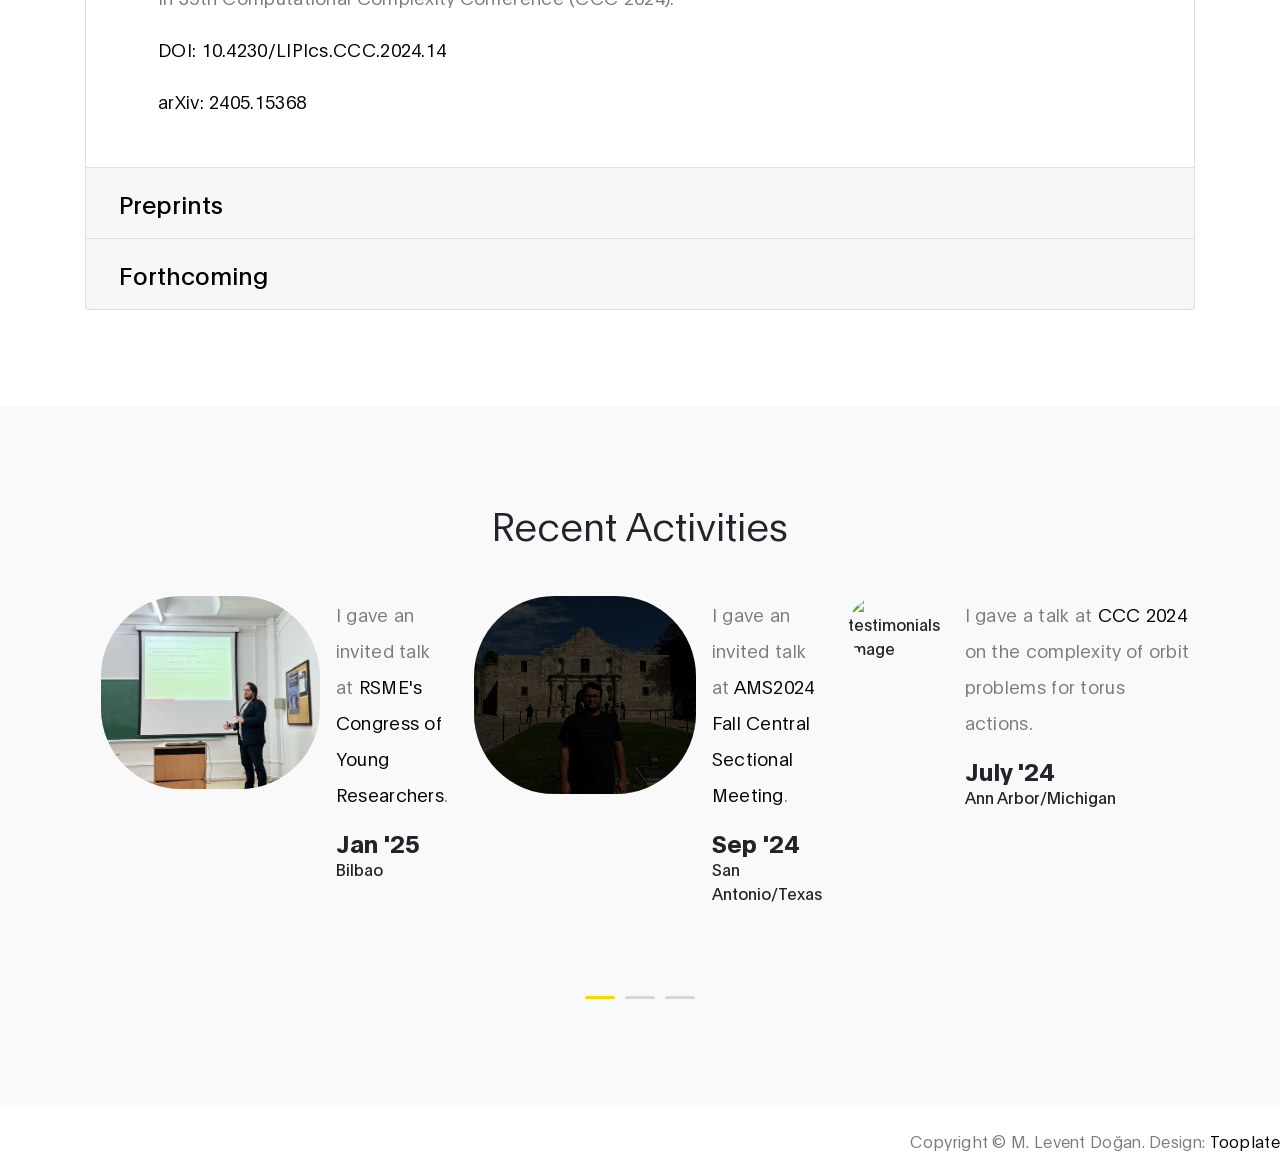
==== commit 5f664284: "Updated for postdoc" ====
--- a/index.html
+++ b/index.html
@@ -96,7 +96,9 @@
                 <div class="col-lg-6 col-md-6 col-12">
                     <h3 class="mb-4">About Me</h3>
 
-                    <p>I am a PhD student under the supervision of <a href="https://www.tu.berlin/act/team/prof-dr-peter-buergisser" title="peters website" target="_blank">Prof. Dr. Peter Bürgisser</a> at <a href="https://www.tu.berlin" title="tus website">TU Berlin</a> and <a href="https://www.math-berlin.de" title="bms link">BMS</a>.</p>
+                    <p>I am a post-doctoral researcher in the <a href="https://qi.rub.de" title="qirubweb" target="_blank">Quantum Information Group</a> at the <a href="https://informatik.rub.de/en/" title="rubinformatikweb" target="_blank">Faculty of Computer Science, Ruhr University Bochum</a>, working with <a href="https://qi.rub.de/walter" title="michaels website" target="_blank">Prof. Dr. Michael Walter</a>.
+
+                    <p>Before that I was a PhD student under the supervision of <a href="https://www.tu.berlin/act/team/prof-dr-peter-buergisser" title="peters website" target="_blank">Prof. Dr. Peter Bürgisser</a> at <a href="https://www.tu.berlin" title="tus website">TU Berlin</a> and <a href="https://www.math-berlin.de" title="bms link">BMS</a>.</p>
 
                     <p>Before that I was a Phase 1 student at <a href="https://www.math-berlin.de" title="bms link">BMS</a> and I did my master's degree under the supervision of <a href="https://www.tu.berlin/act/team/prof-dr-peter-buergisser" title="peters website" target="_blank">Prof. Dr. Peter Bürgisser</a> at <a href="https://www.tu.berlin" title="tus website">TU Berlin</a>.</p>
 
@@ -188,6 +190,14 @@
                                     <p> <a href="https://arxiv.org/abs/2202.11582" title = "chow arxiv">arXiv: 2202.11582</a> </p>
                                     <p> I also gave a talk on this paper in SIAM AG23 : <a href="https://videocollege.tue.nl/Mediasite/Channel/siam-2023-event/watch/2ef7c16d850c446087e428c9ce956eec1d" title = "chow recording">Link</a></p>
                                 </li>
+
+                                <li><p>Complexity of Robust Orbit Problems for Torus Actions and the abc-Conjecture</p>
+                                    <p>with Peter Bürgisser, Visu Makam, Michael Walter and Avi Wigderson.</p>
+                                    <p>In 39th Computational Complexity Conference (CCC 2024).</p>
+                                    <p> <a href="https://doi.org/10.4230/LIPIcs.CCC.2024.14" title="abc doi">DOI: 10.4230/LIPIcs.CCC.2024.14</a> </p>
+                                    <p> <a href="https://arxiv.org/abs/2405.15368" title = "abc arxiv">arXiv: 2405.15368</a> </p>
+                                </li>
+
                             </ol>
                           </div>
                         </div>
@@ -210,12 +220,6 @@
                                     <p> <a href="https://arxiv.org/abs/2211.12541" title = "spectra arxiv">arXiv: 2211.12541 </a> </p>
                                 </li>
 
-                                <li><p>Complexity of Robust Orbit Problems for Torus Actions and the abc-Conjecture</p>
-                                    <p>with Peter Bürgisser, Visu Makam, Michael Walter and Avi Wigderson.</p>
-                                    <p> <a href="https://arxiv.org/abs/2405.15368" title = "abc arxiv">arXiv: 2405.15368</a> </p>
-                                    <p> Accepted for publication: In 39th Computational Complexity Conference (CCC 2024).</p>
-                                </li>
-
                             </ol>
 
                           </div>
@@ -233,7 +237,10 @@
                         <div id="collapseThree" class="collapse" aria-labelledby="headingThree" data-parent="#accordionPubs">
                           <div class="card-body">
                             <ol>
-
+                                <li><p> Preconditioning is a Geodesically Convex Problem </p>
+                                    <p> with Alperen A. Ergür and Elias Tsigaridas.</p>
+                                    <p> Submitted for publication. </a> </p>
+                                </li>
                             </ol>
                           </div>
                         </div>
@@ -263,6 +270,59 @@
                         <h3 class="mb-5 text-center">Recent Activities</h3>
 
                         <div class="owl-carousel owl-theme" id="testimonials-carousel">
+                            <div class="item">
+                                <div class="testimonials-thumb d-flex">
+                                    <div class="testimonials-image">
+                                        <img src="images/activities/rsme.jpg" class="img-fluid" alt="testimonials image">
+                                    </div>
+
+                                    <div class="testimonials-info">
+                                        <p>I gave an invited talk at <a href="https://jovenes2025.rsme.es/index_en.html" title="rsme-web">RSME's Congress of Young Researchers</a>.</p>
+
+                                        <h6 class="mb-0">Jan '25</h6>
+                                        <span>Bilbao</span>
+                                    </div>
+                                </div>
+                            </div>
+
+                            <div class="item">
+                                <div class="testimonials-thumb d-flex">
+                                    <div class="testimonials-image">
+                                        <img src="images/activities/ams-section.jpg" class="img-fluid" alt="testimonials image">
+                                    </div>
+
+                                    <div class="testimonials-info">
+                                        <p>I gave an invited talk at <a href="https://www.ams.org/meetings/sectional/2319_program.html" title="ams-sectional web"> AMS2024 Fall Central Sectional Meeting</a>.</p>
+
+                                        <h6 class="mb-0">Sep '24</h6>
+                                        <span>San Antonio/Texas</span>
+                                    </div>
+                                </div>
+                            </div>
+
+
+                            <div class="item">
+                                <div class="testimonials-thumb d-flex">
+                                    <div class="testimonials-image">
+                                        <img src="images/activities/ccc-2024-section.jpg" class="img-fluid" alt="testimonials image">
+                                    </div>
+
+                                    <div class="testimonials-info">
+                                        <p>I gave a talk at <a href="https://computationalcomplexity.org/Archive/2024/program.php" title="ccc 2024 web"> CCC 2024</a> on the complexity of orbit problems for torus actions.</p>
+
+                                        <h6 class="mb-0">July '24</h6>
+                                        <span>Ann Arbor/Michigan</span>
+                                    </div>
+                                </div>
+                            </div>
+
+
+
+
+
+
+
+
                             <div class="item">
                                 <div class="testimonials-thumb d-flex">
                                     <div class="testimonials-image">
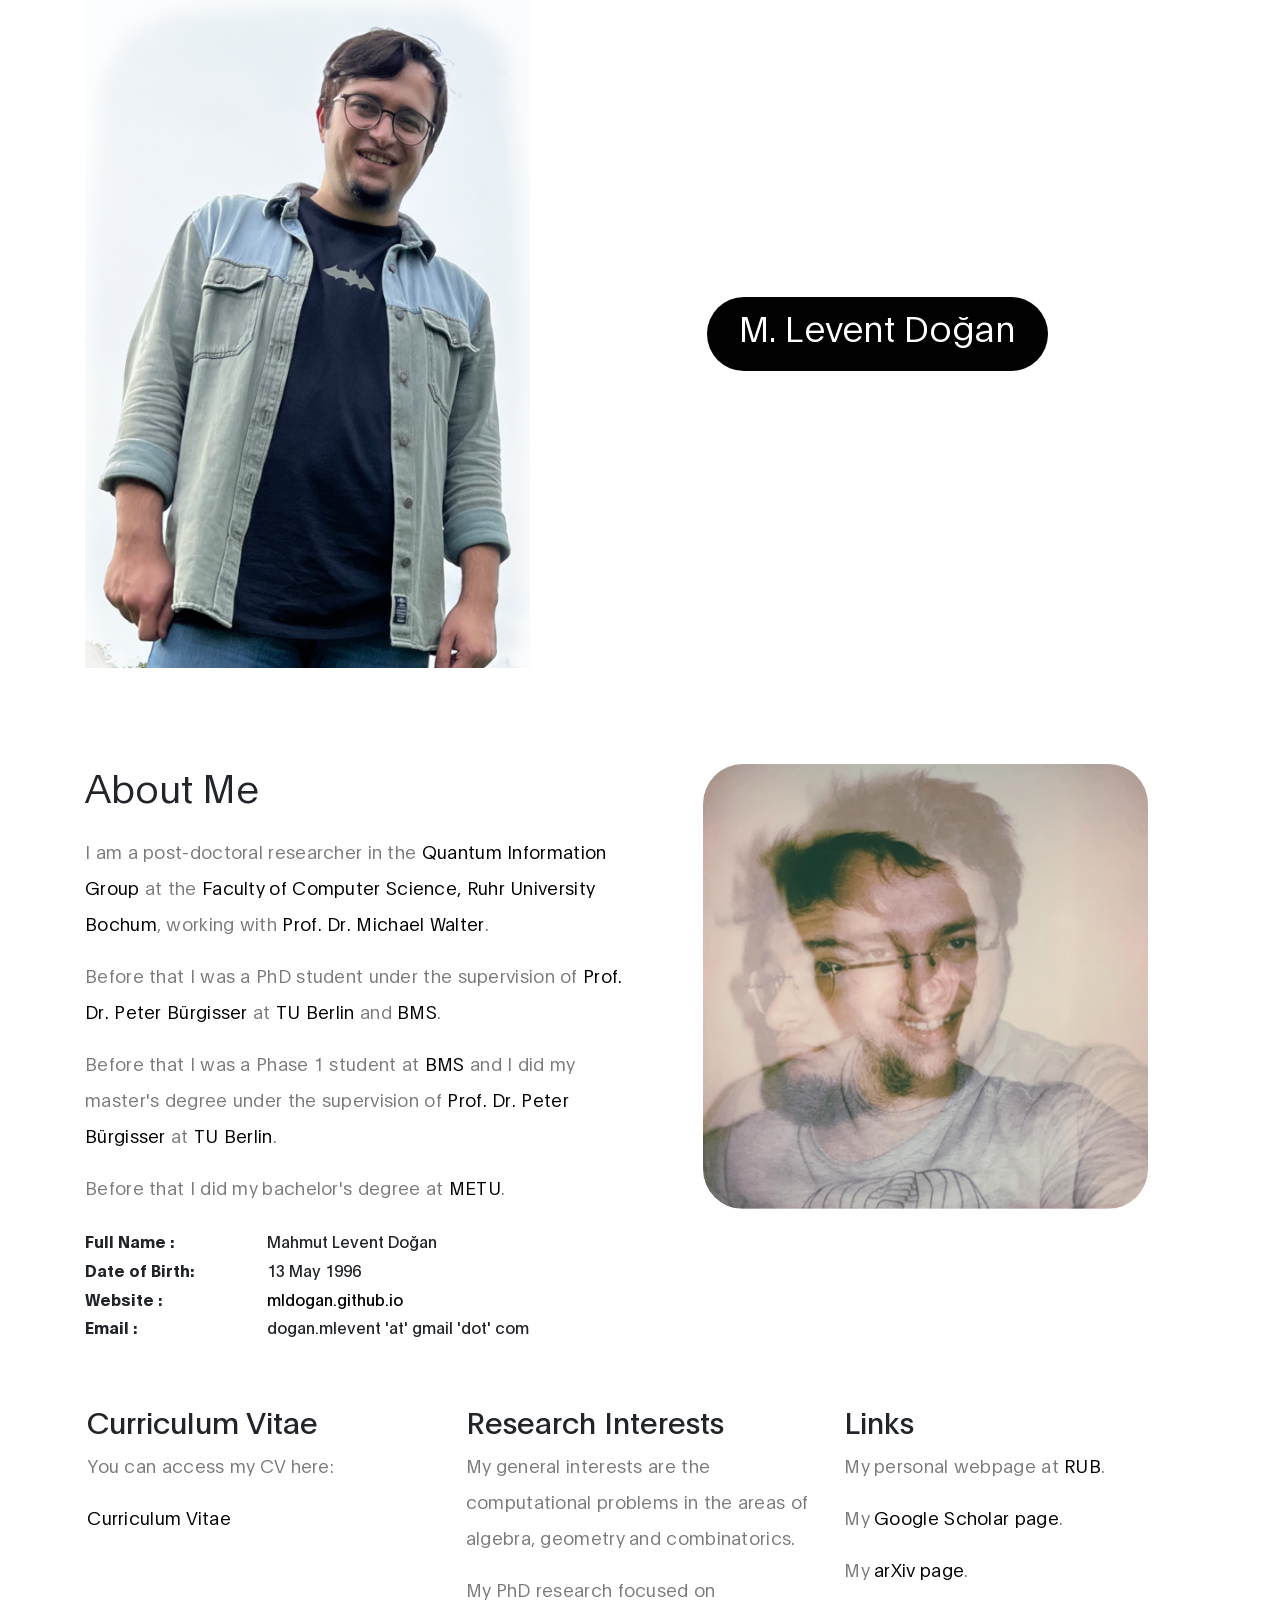
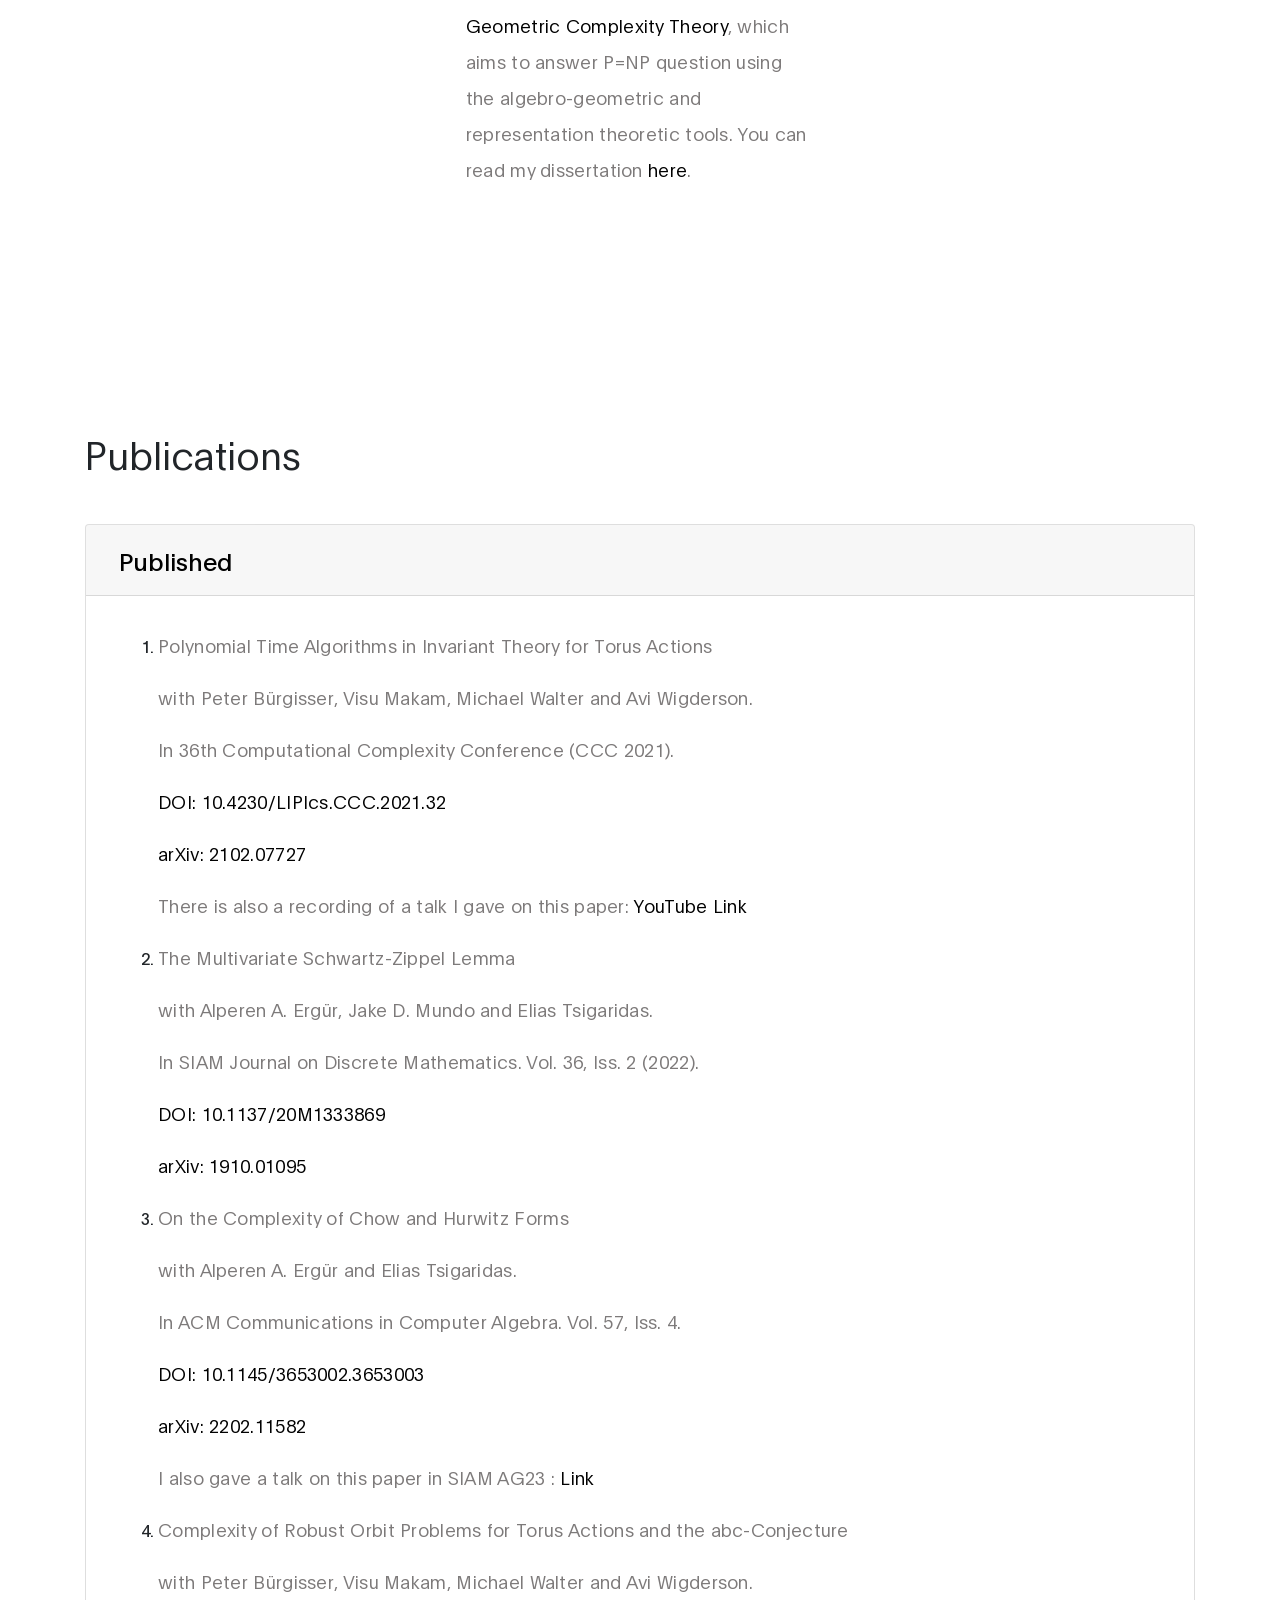
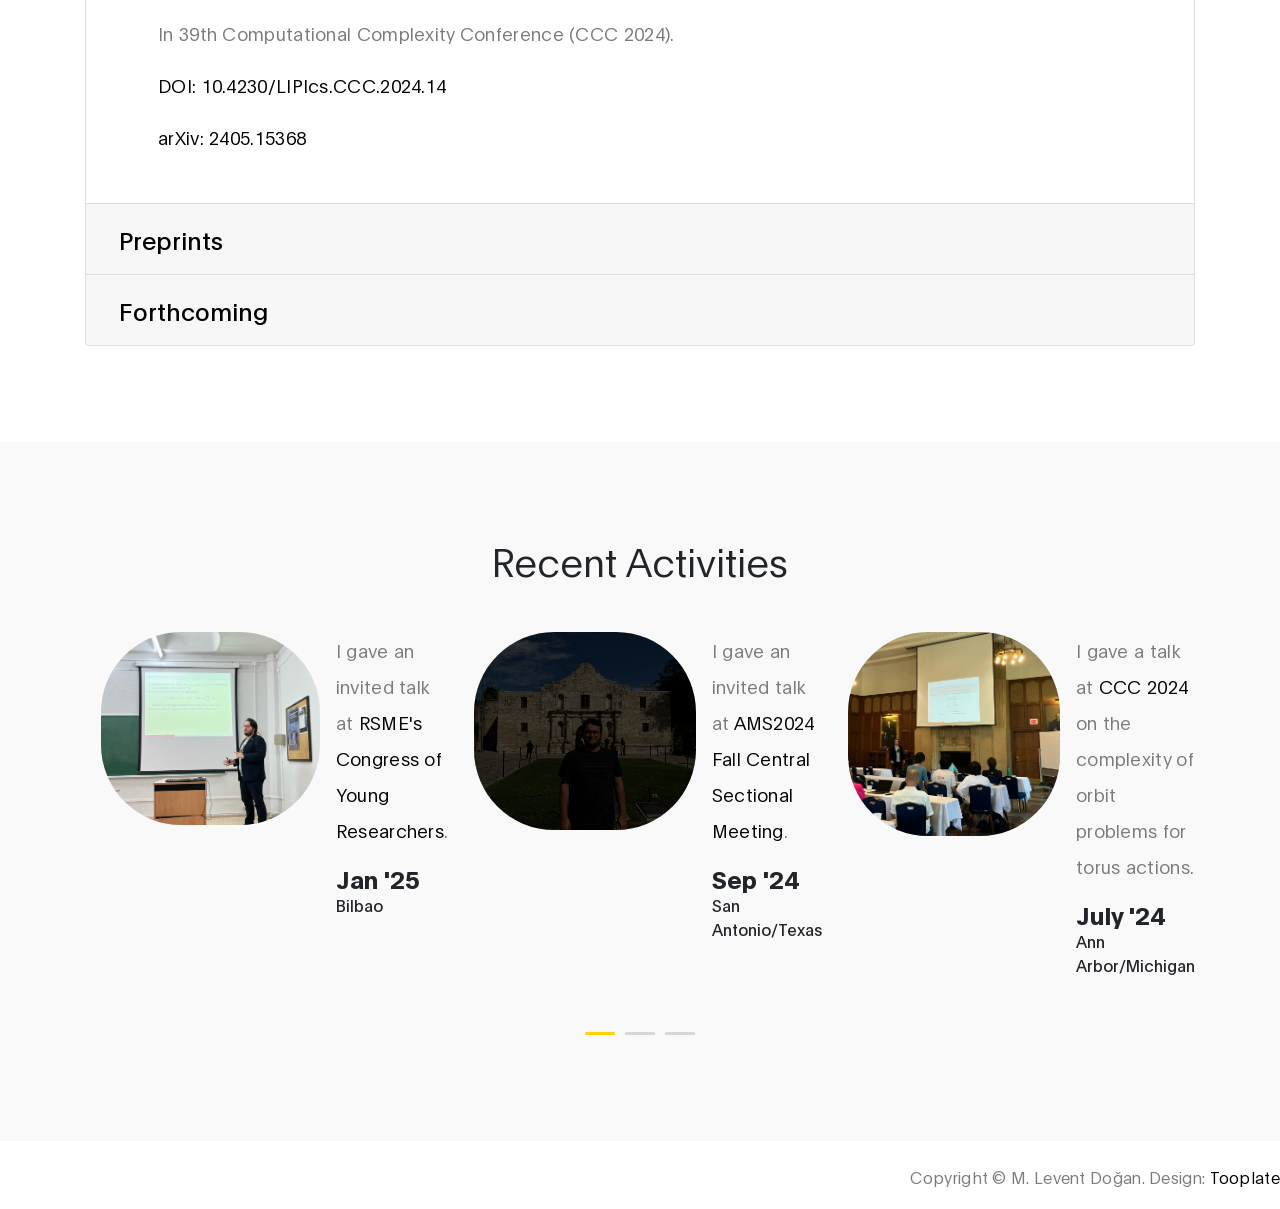
==== commit 8e2b89f8: "More updates" ====
--- a/index.html
+++ b/index.html
@@ -79,7 +79,7 @@
                    <div class="d-flex flex-column justify-content-center align-items-center col-lg-7 col-md-7 col-12">
                         <div class="hero-text">
 
-                            <h1 class="hero-title">M. Levent Doğan, PhD Student</h1>
+                            <h1 class="hero-title">M. Levent Doğan</h1>
                           
                         </div>
                     </div>
@@ -131,12 +131,13 @@
                 <div class="col-lg-4 col-md-4 col-12">
                 <h5>Research Interests</h5>
                 <p> My general interests are the computational problems in the areas of algebra, geometry and combinatorics. </p>
-                <p> My PhD research focuses on <a href="https://en.wikipedia.org/wiki/Geometric_complexity_theory" title="gct wiki">Geometric Complexity Theory</a>, which aims to answer P=NP question using the algebro-geometric and representation theoretic tools.</p>
+                <p> My PhD research focused on <a href="https://en.wikipedia.org/wiki/Geometric_complexity_theory" title="gct wiki">Geometric Complexity Theory</a>, which aims to answer P=NP question using the algebro-geometric and representation theoretic tools. You can read my dissertation <a href="https://depositonce.tu-berlin.de/items/40bee6b5-ad38-41e3-9942-31039b53a789" title="dissertation link">here</a>.</p>
+
                 </div>
                 <div class="col-lg-4 col-md-4 col-12">
                 <h5>Links</h5>
-                <p>My personal webpage at <a href="https://www.tu.berlin/act/team/mahmut-levent-dogan" title="tu website">TU Berlin</a>.</p>
-                <p>My <a href="https://scholar.google.com/citations?user=6Qv_Iq0AAAAJ&hl=en&oi=ao" title="scholar website"> Google Scholar page</a>.</p>
+                <p>My personal webpage at <a href="https://qi.rub.de/dogan" title="rub my website">RUB</a>.</p>
+                <p>My <a href="https://scholar.google.com/citations?user=6Qv_Iq0AAAAJ&hl=en&oi=ao" title="scholar website">Google Scholar page</a>.</p>
                 <p>My <a href="https://arxiv.org/search/cs?searchtype=author&query=Doğan,+M+L" title="arxiv website"> arXiv page</a>. </p>
                 </div>
             </div>
@@ -304,7 +305,7 @@
                             <div class="item">
                                 <div class="testimonials-thumb d-flex">
                                     <div class="testimonials-image">
-                                        <img src="images/activities/ccc-2024-section.jpg" class="img-fluid" alt="testimonials image">
+                                        <img src="images/activities/ccc-2024.jpg" class="img-fluid" alt="testimonials image">
                                     </div>
 
                                     <div class="testimonials-info">
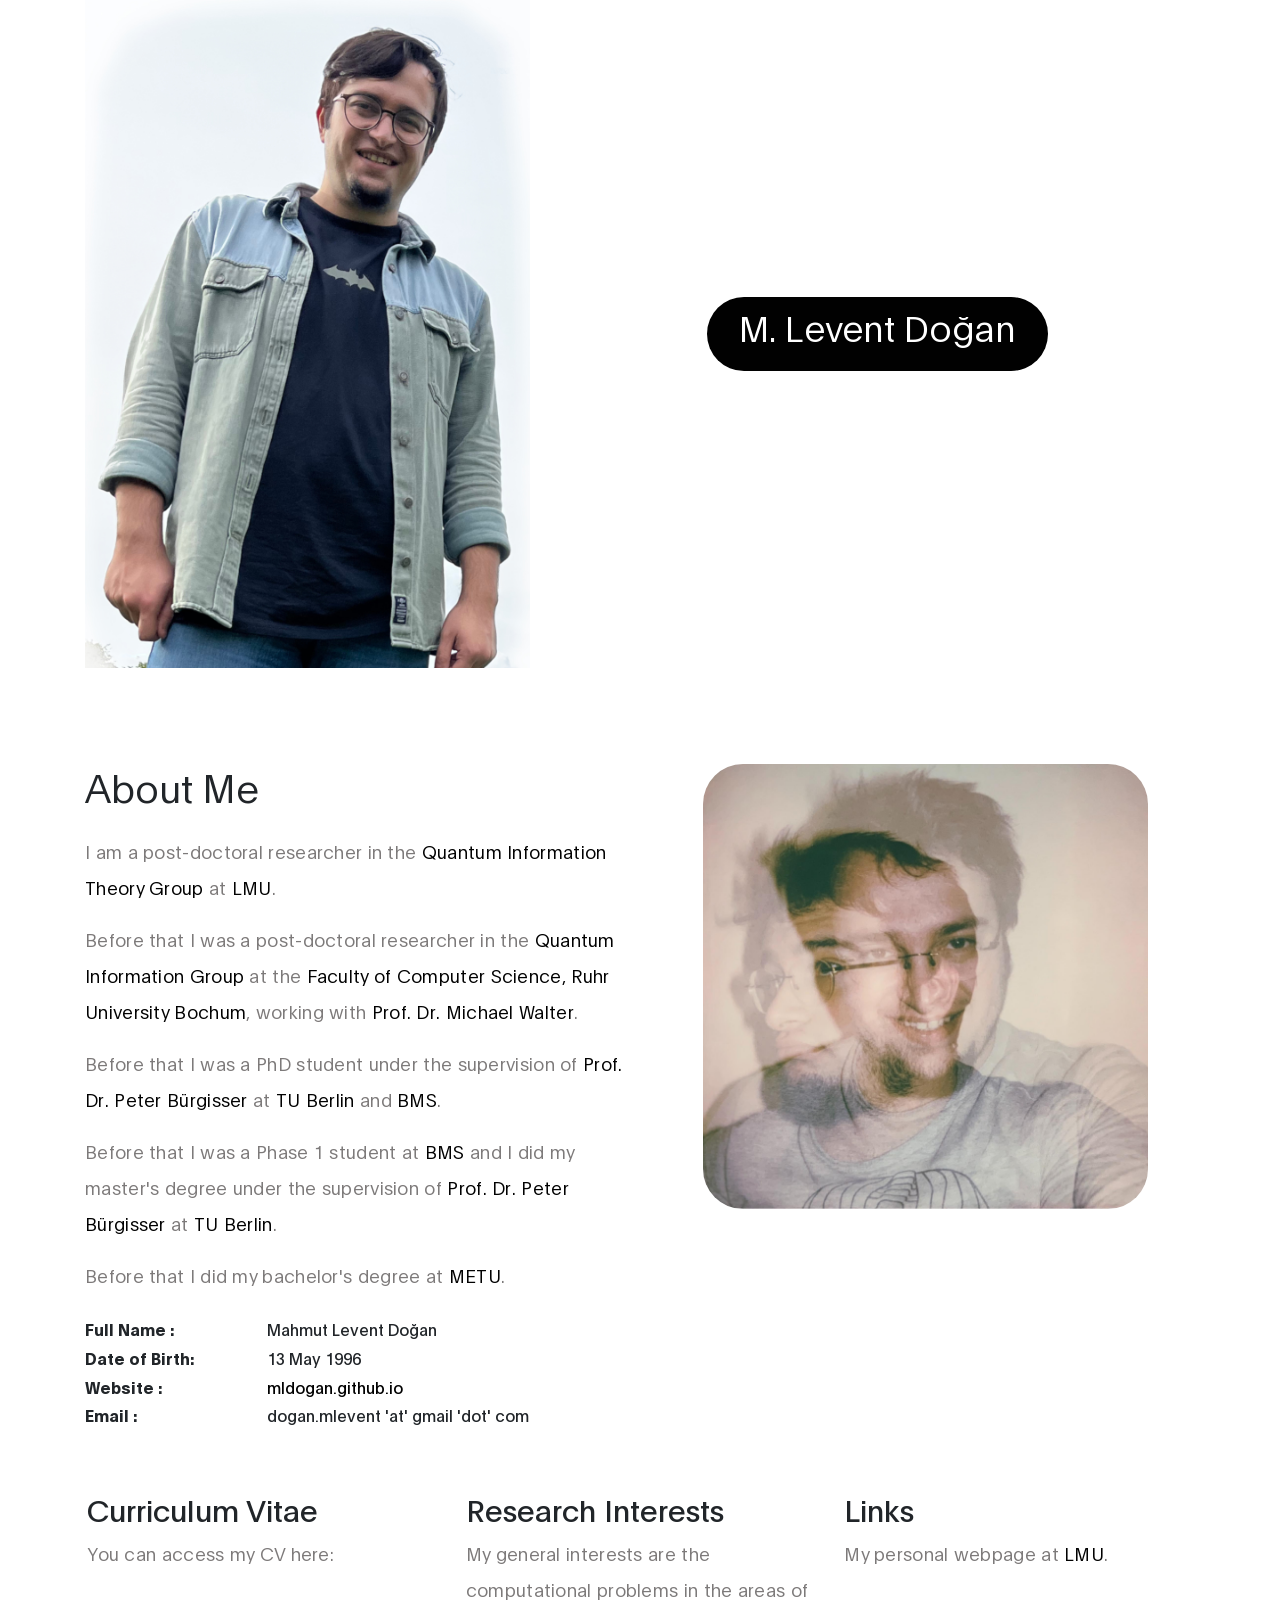
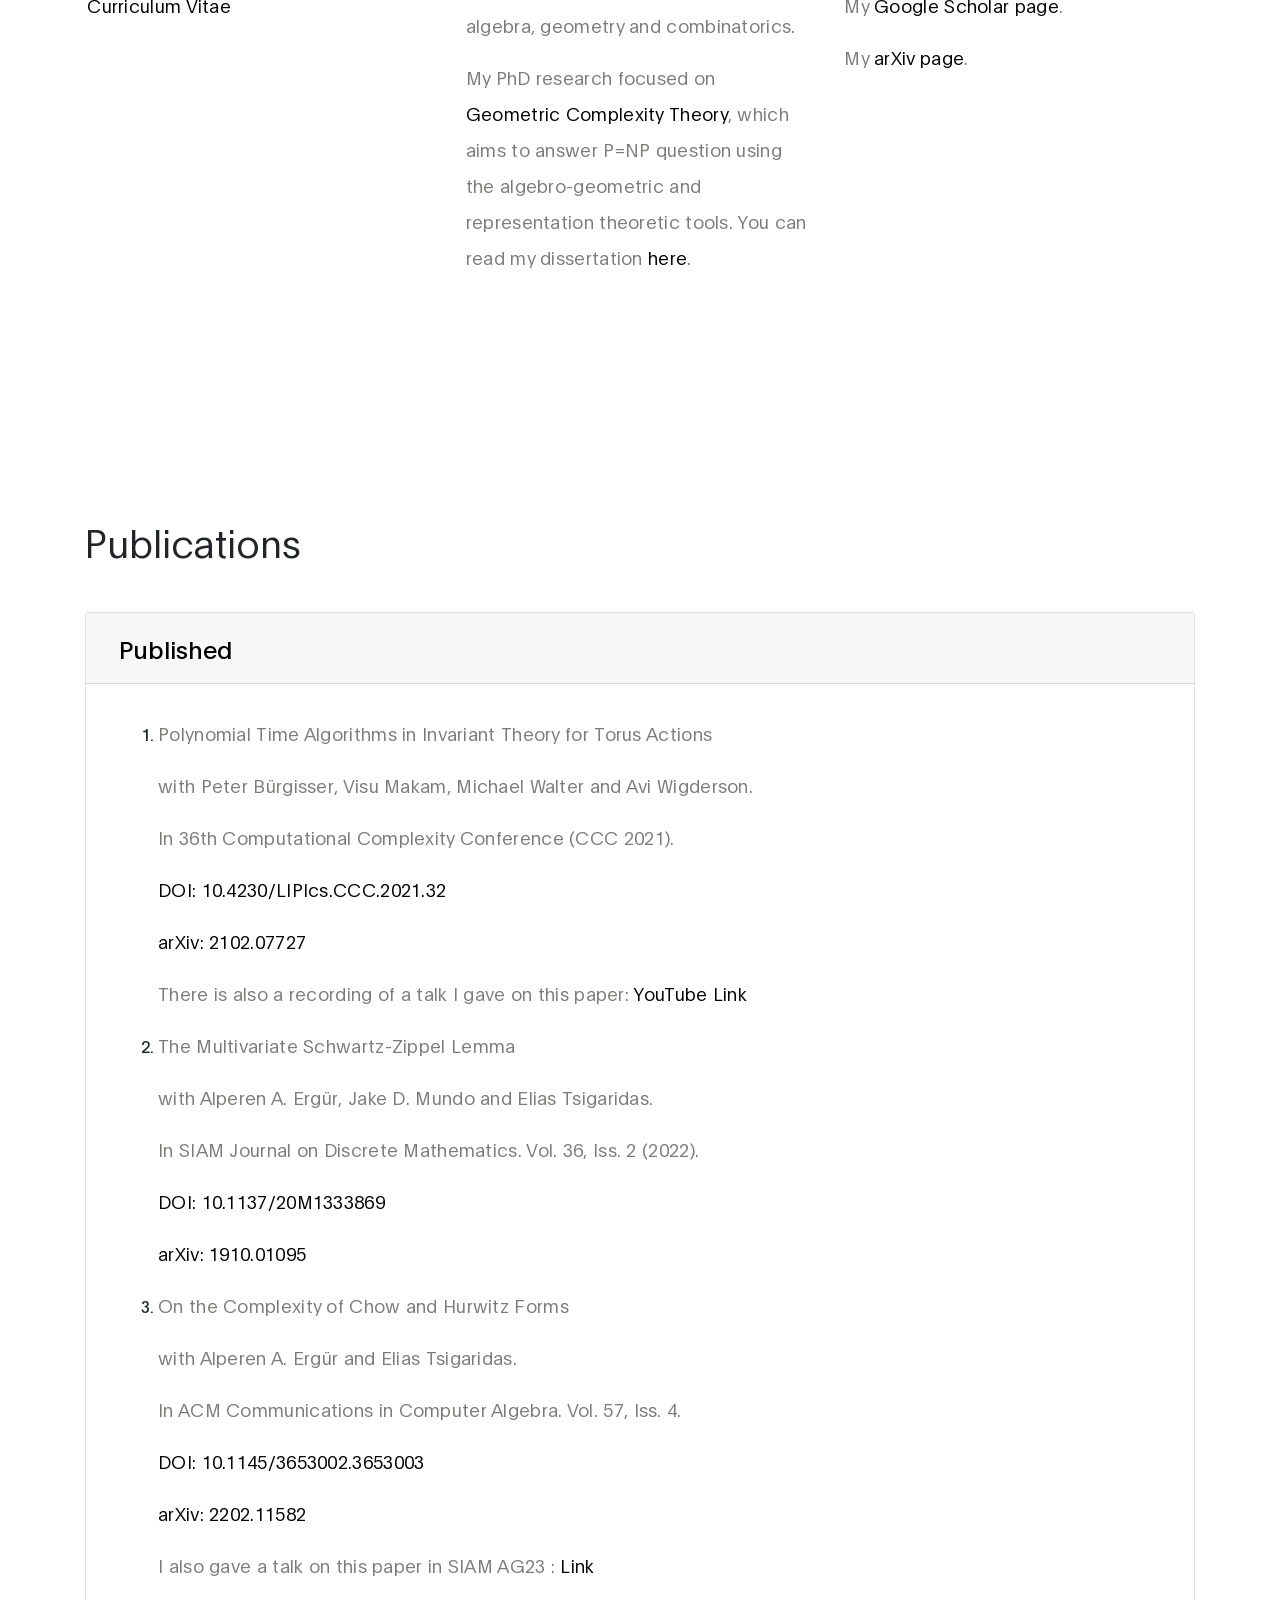
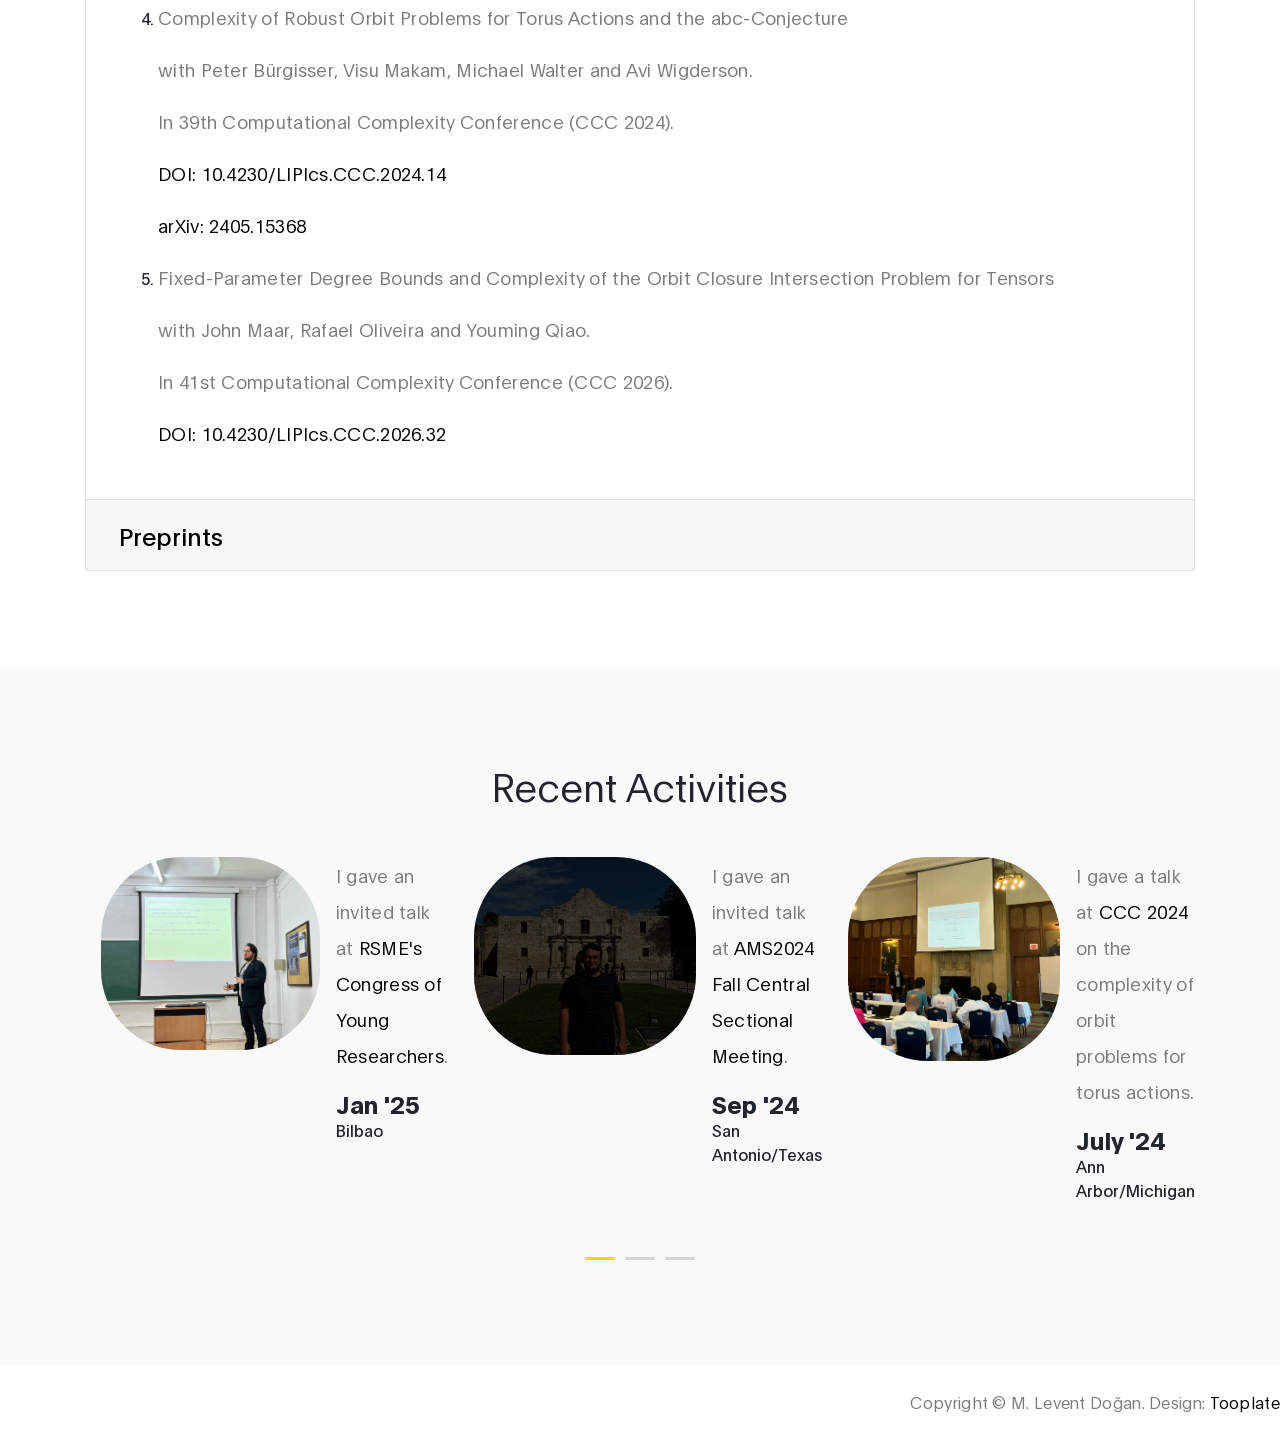
==== commit 4ab20d44: "Update publications and academic affiliation" ====
--- a/index.html
+++ b/index.html
@@ -96,7 +96,9 @@
                 <div class="col-lg-6 col-md-6 col-12">
                     <h3 class="mb-4">About Me</h3>
 
-                    <p>I am a post-doctoral researcher in the <a href="https://qi.rub.de" title="qirubweb" target="_blank">Quantum Information Group</a> at the <a href="https://informatik.rub.de/en/" title="rubinformatikweb" target="_blank">Faculty of Computer Science, Ruhr University Bochum</a>, working with <a href="https://qi.rub.de/walter" title="michaels website" target="_blank">Prof. Dr. Michael Walter</a>.
+                    <p>I am a post-doctoral researcher in the <a href="https://www.physik.lmu.de/qit/en/" title="lmu quantum information theory group" target="_blank">Quantum Information Theory Group</a> at <a href="https://www.lmu.de/en/" title="lmu website" target="_blank">LMU</a>.</p>
+
+                    <p>Before that I was a post-doctoral researcher in the <a href="https://qi.rub.de" title="qirubweb" target="_blank">Quantum Information Group</a> at the <a href="https://informatik.rub.de/en/" title="rubinformatikweb" target="_blank">Faculty of Computer Science, Ruhr University Bochum</a>, working with <a href="https://qi.rub.de/walter" title="michaels website" target="_blank">Prof. Dr. Michael Walter</a>.</p>
 
                     <p>Before that I was a PhD student under the supervision of <a href="https://www.tu.berlin/act/team/prof-dr-peter-buergisser" title="peters website" target="_blank">Prof. Dr. Peter Bürgisser</a> at <a href="https://www.tu.berlin" title="tus website">TU Berlin</a> and <a href="https://www.math-berlin.de" title="bms link">BMS</a>.</p>
 
@@ -136,7 +138,7 @@
                 </div>
                 <div class="col-lg-4 col-md-4 col-12">
                 <h5>Links</h5>
-                <p>My personal webpage at <a href="https://qi.rub.de/dogan" title="rub my website">RUB</a>.</p>
+                <p>My personal webpage at <a href="https://michaelwalter.info/dogan" title="lmu my website">LMU</a>.</p>
                 <p>My <a href="https://scholar.google.com/citations?user=6Qv_Iq0AAAAJ&hl=en&oi=ao" title="scholar website">Google Scholar page</a>.</p>
                 <p>My <a href="https://arxiv.org/search/cs?searchtype=author&query=Doğan,+M+L" title="arxiv website"> arXiv page</a>. </p>
                 </div>
@@ -192,14 +194,20 @@
                                     <p> I also gave a talk on this paper in SIAM AG23 : <a href="https://videocollege.tue.nl/Mediasite/Channel/siam-2023-event/watch/2ef7c16d850c446087e428c9ce956eec1d" title = "chow recording">Link</a></p>
                                 </li>
 
-                                <li><p>Complexity of Robust Orbit Problems for Torus Actions and the abc-Conjecture</p>
-                                    <p>with Peter Bürgisser, Visu Makam, Michael Walter and Avi Wigderson.</p>
-                                    <p>In 39th Computational Complexity Conference (CCC 2024).</p>
-                                    <p> <a href="https://doi.org/10.4230/LIPIcs.CCC.2024.14" title="abc doi">DOI: 10.4230/LIPIcs.CCC.2024.14</a> </p>
-                                    <p> <a href="https://arxiv.org/abs/2405.15368" title = "abc arxiv">arXiv: 2405.15368</a> </p>
-                                </li>
-
-                            </ol>
+                                <li><p>Complexity of Robust Orbit Problems for Torus Actions and the abc-Conjecture</p>
+                                    <p>with Peter Bürgisser, Visu Makam, Michael Walter and Avi Wigderson.</p>
+                                    <p>In 39th Computational Complexity Conference (CCC 2024).</p>
+                                    <p> <a href="https://doi.org/10.4230/LIPIcs.CCC.2024.14" title="abc doi">DOI: 10.4230/LIPIcs.CCC.2024.14</a> </p>
+                                    <p> <a href="https://arxiv.org/abs/2405.15368" title = "abc arxiv">arXiv: 2405.15368</a> </p>
+                                </li>
+
+                                <li><p>Fixed-Parameter Degree Bounds and Complexity of the Orbit Closure Intersection Problem for Tensors</p>
+                                    <p>with John Maar, Rafael Oliveira and Youming Qiao.</p>
+                                    <p>In 41st Computational Complexity Conference (CCC 2026).</p>
+                                    <p> <a href="https://doi.org/10.4230/LIPIcs.CCC.2026.32" title="orbit closure intersection doi">DOI: 10.4230/LIPIcs.CCC.2026.32</a> </p>
+                                </li>
+
+                            </ol>
                           </div>
                         </div>
                       </div>
@@ -216,33 +224,29 @@
                           <div class="card-body">
 
                             <ol>
-                                <li><p> Deterministic Approximation Algorithms for Volumes of Spectrahedra </p>
-                                    <p> with Jonathan Leake and Mohan Ravichandran.</p>
-                                    <p> <a href="https://arxiv.org/abs/2211.12541" title = "spectra arxiv">arXiv: 2211.12541 </a> </p>
-                                </li>
-
-                            </ol>
-
-                          </div>
-                        </div>
-                      </div>
-
-                      <div class="card">
-                        <div class="card-header" id="headingThree">
-                          <h2 class="mb-0">
-                            <button class="btn btn-link collapsed" type="button" data-toggle="collapse" data-target="#collapseThree" aria-expanded="false" aria-controls="collapseThree">
-                              Forthcoming
-                            </button>
-                          </h2>
-                        </div>
-                        <div id="collapseThree" class="collapse" aria-labelledby="headingThree" data-parent="#accordionPubs">
-                          <div class="card-body">
-                            <ol>
-                                <li><p> Preconditioning is a Geodesically Convex Problem </p>
-                                    <p> with Alperen A. Ergür and Elias Tsigaridas.</p>
-                                    <p> Submitted for publication. </a> </p>
-                                </li>
-                            </ol>
+                                <li><p> Deterministic Approximation Algorithms for Volumes of Spectrahedra </p>
+                                    <p> with Jonathan Leake and Mohan Ravichandran.</p>
+                                    <p> <a href="https://arxiv.org/abs/2211.12541" title = "spectra arxiv">arXiv: 2211.12541 </a> </p>
+                                </li>
+
+                                <li><p> Strassen's Support Functionals Coincide with the Quantum Functionals </p>
+                                    <p> with Keiya Sakabe and Michael Walter.</p>
+                                    <p> To be published in the proceedings of FOCS 2026.</p>
+                                    <p> <a href="https://arxiv.org/abs/2601.21553" title = "support functionals arxiv">arXiv: 2601.21553 </a> </p>
+                                </li>
+
+                                <li><p> Optimal Preconditioning is a Geodesically Convex Optimization Problem </p>
+                                    <p> with Alperen Ergür and Elias Tsigaridas.</p>
+                                    <p> <a href="https://arxiv.org/abs/2512.06618" title = "preconditioning arxiv">arXiv: 2512.06618 </a> </p>
+                                </li>
+
+                                <li><p> Small Resultant Systems via Linear Combinations </p>
+                                    <p> with Elias Tsigaridas and Zafeirakis Zafeirakopoulos.</p>
+                                    <p> <a href="https://arxiv.org/abs/2607.29308" title = "resultant systems arxiv">arXiv: 2607.29308 </a> </p>
+                                </li>
+
+                            </ol>
+
                           </div>
                         </div>
                       </div>
@@ -461,4 +465,4 @@
      <script src="js/custom.js"></script>
 
 </body>
-</html>+</html>
